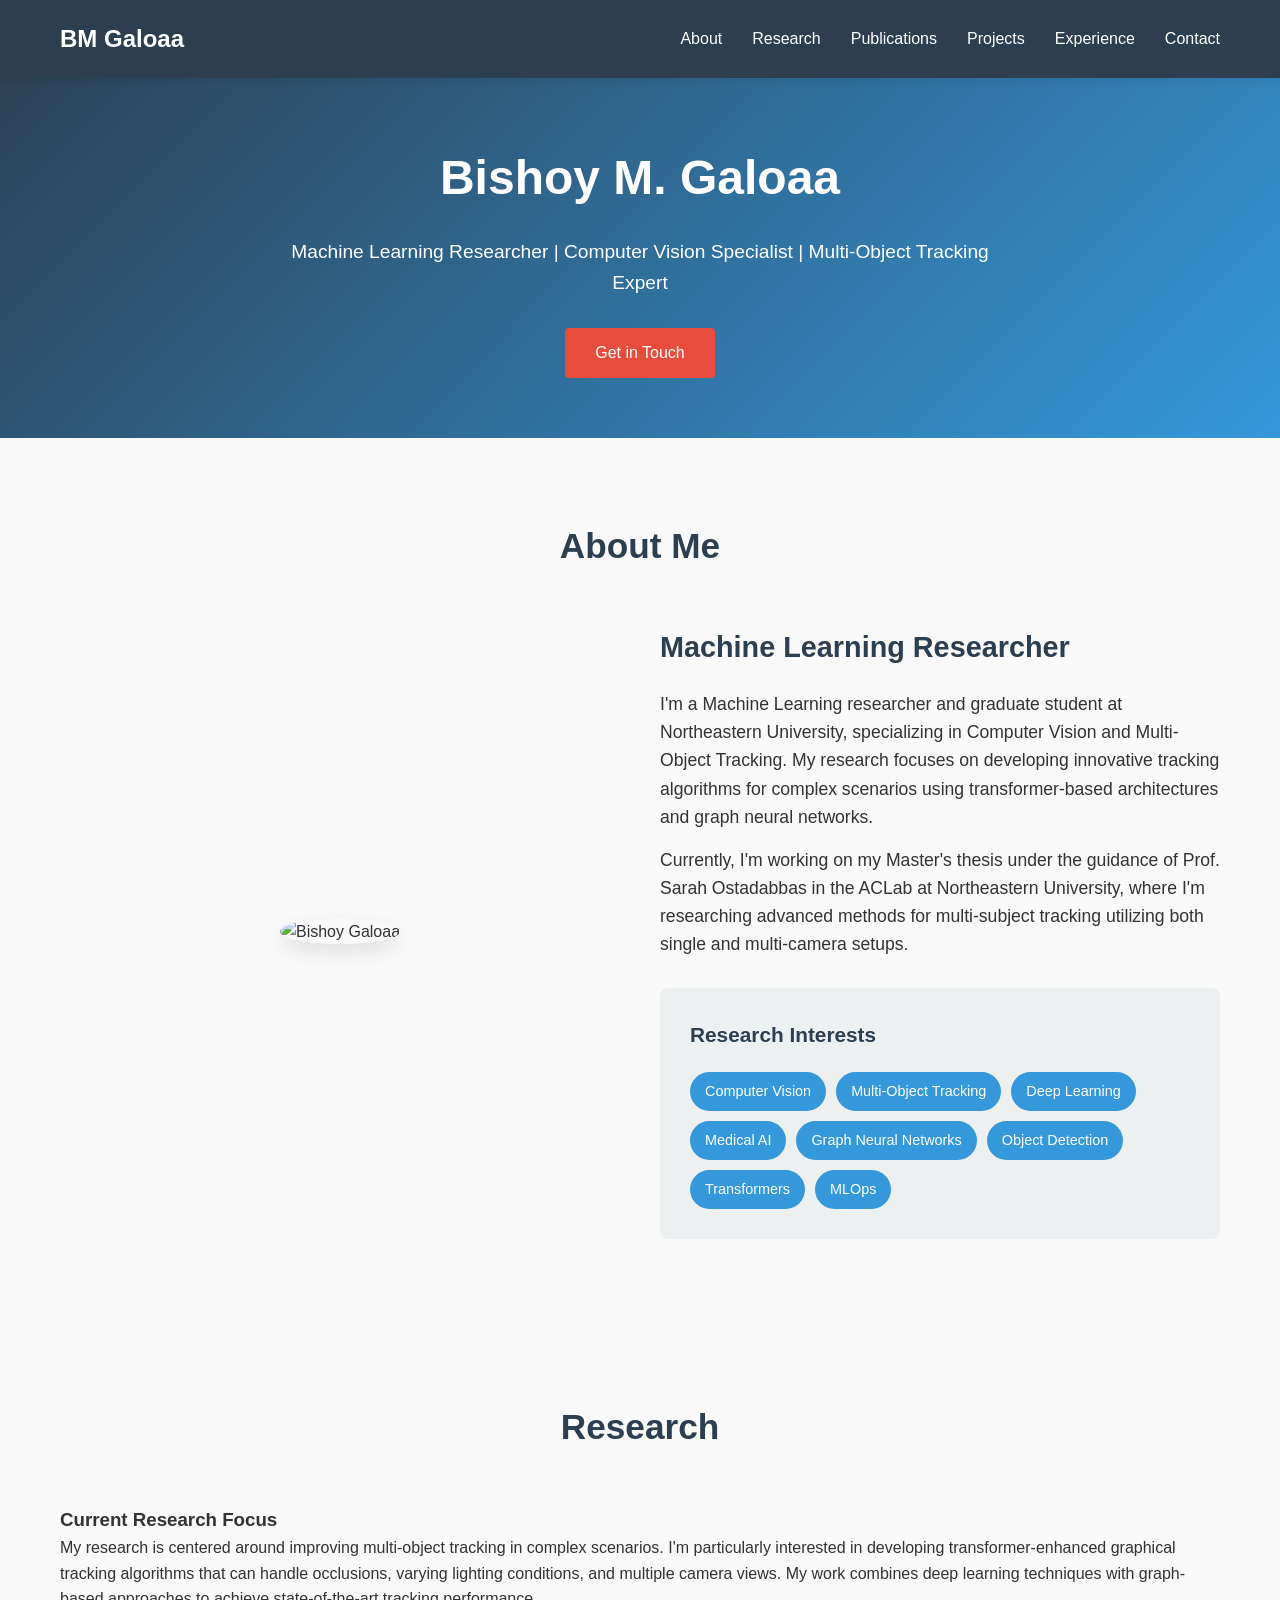
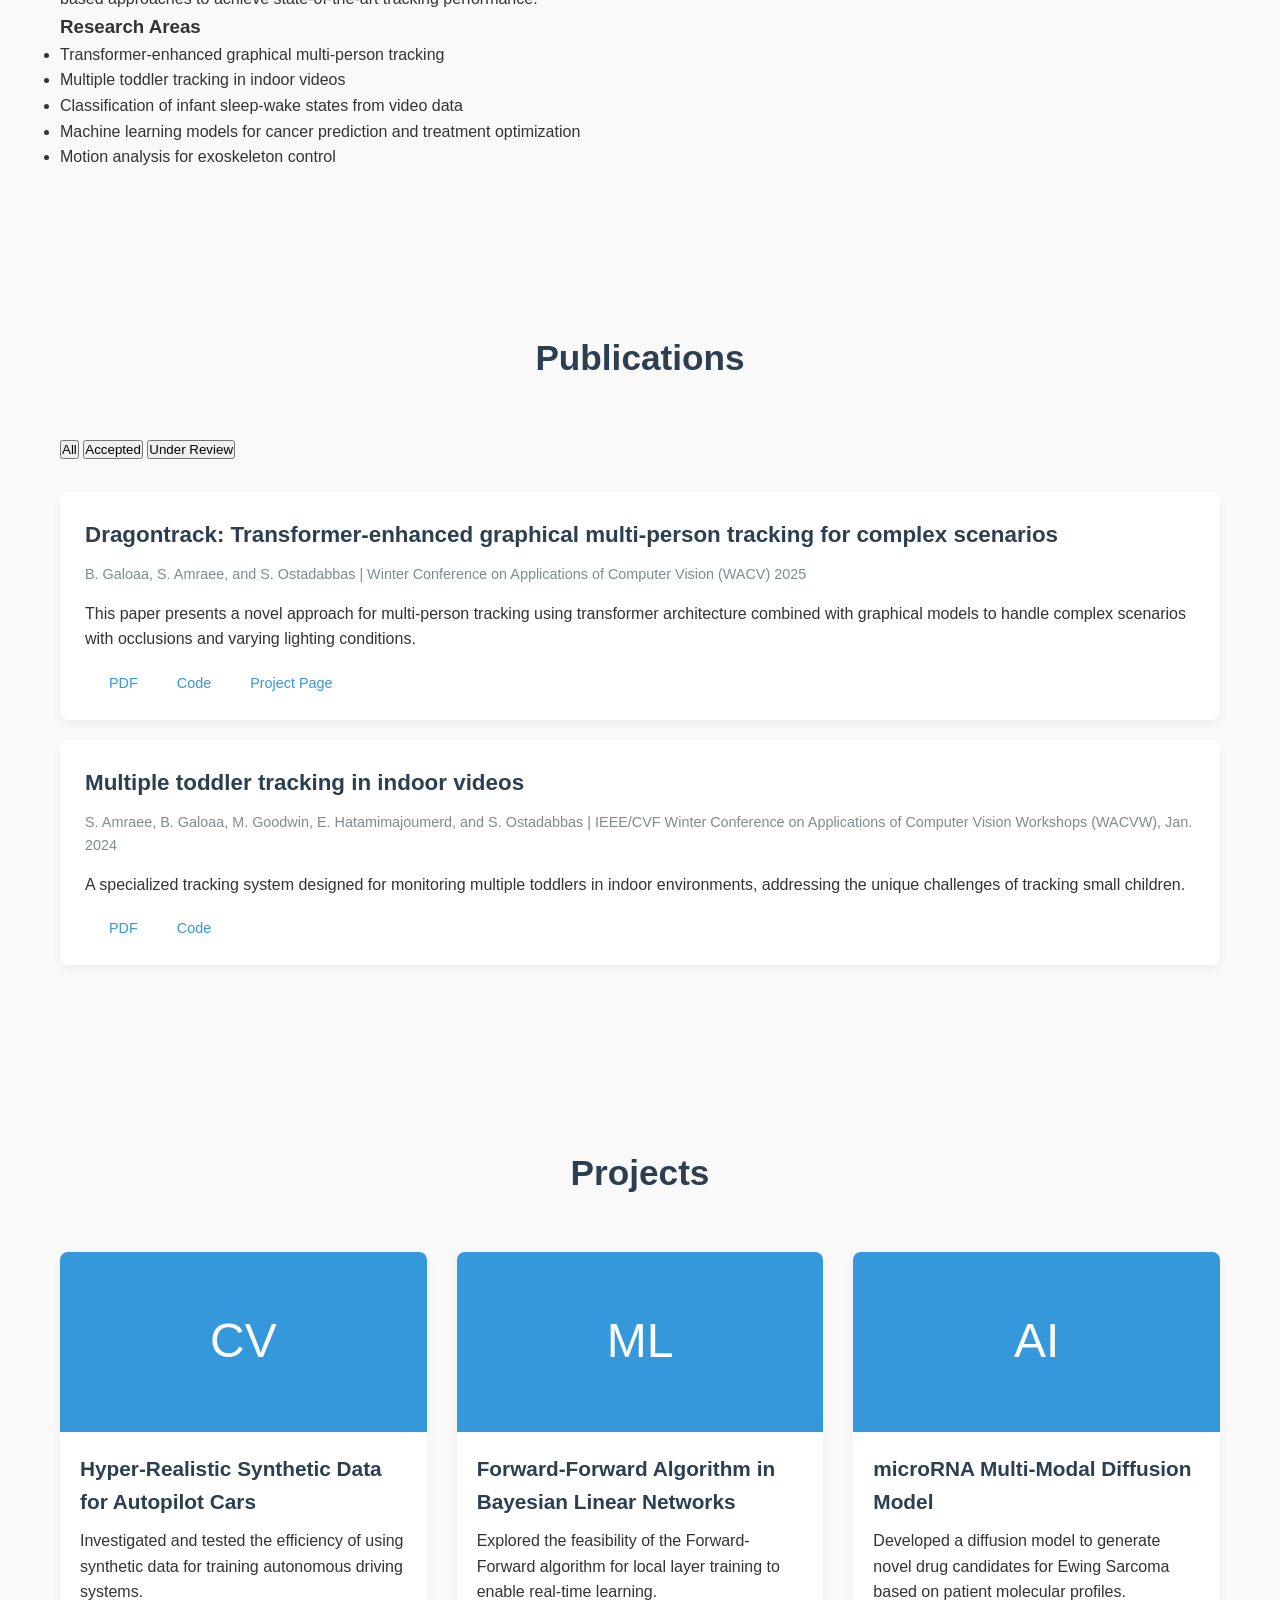
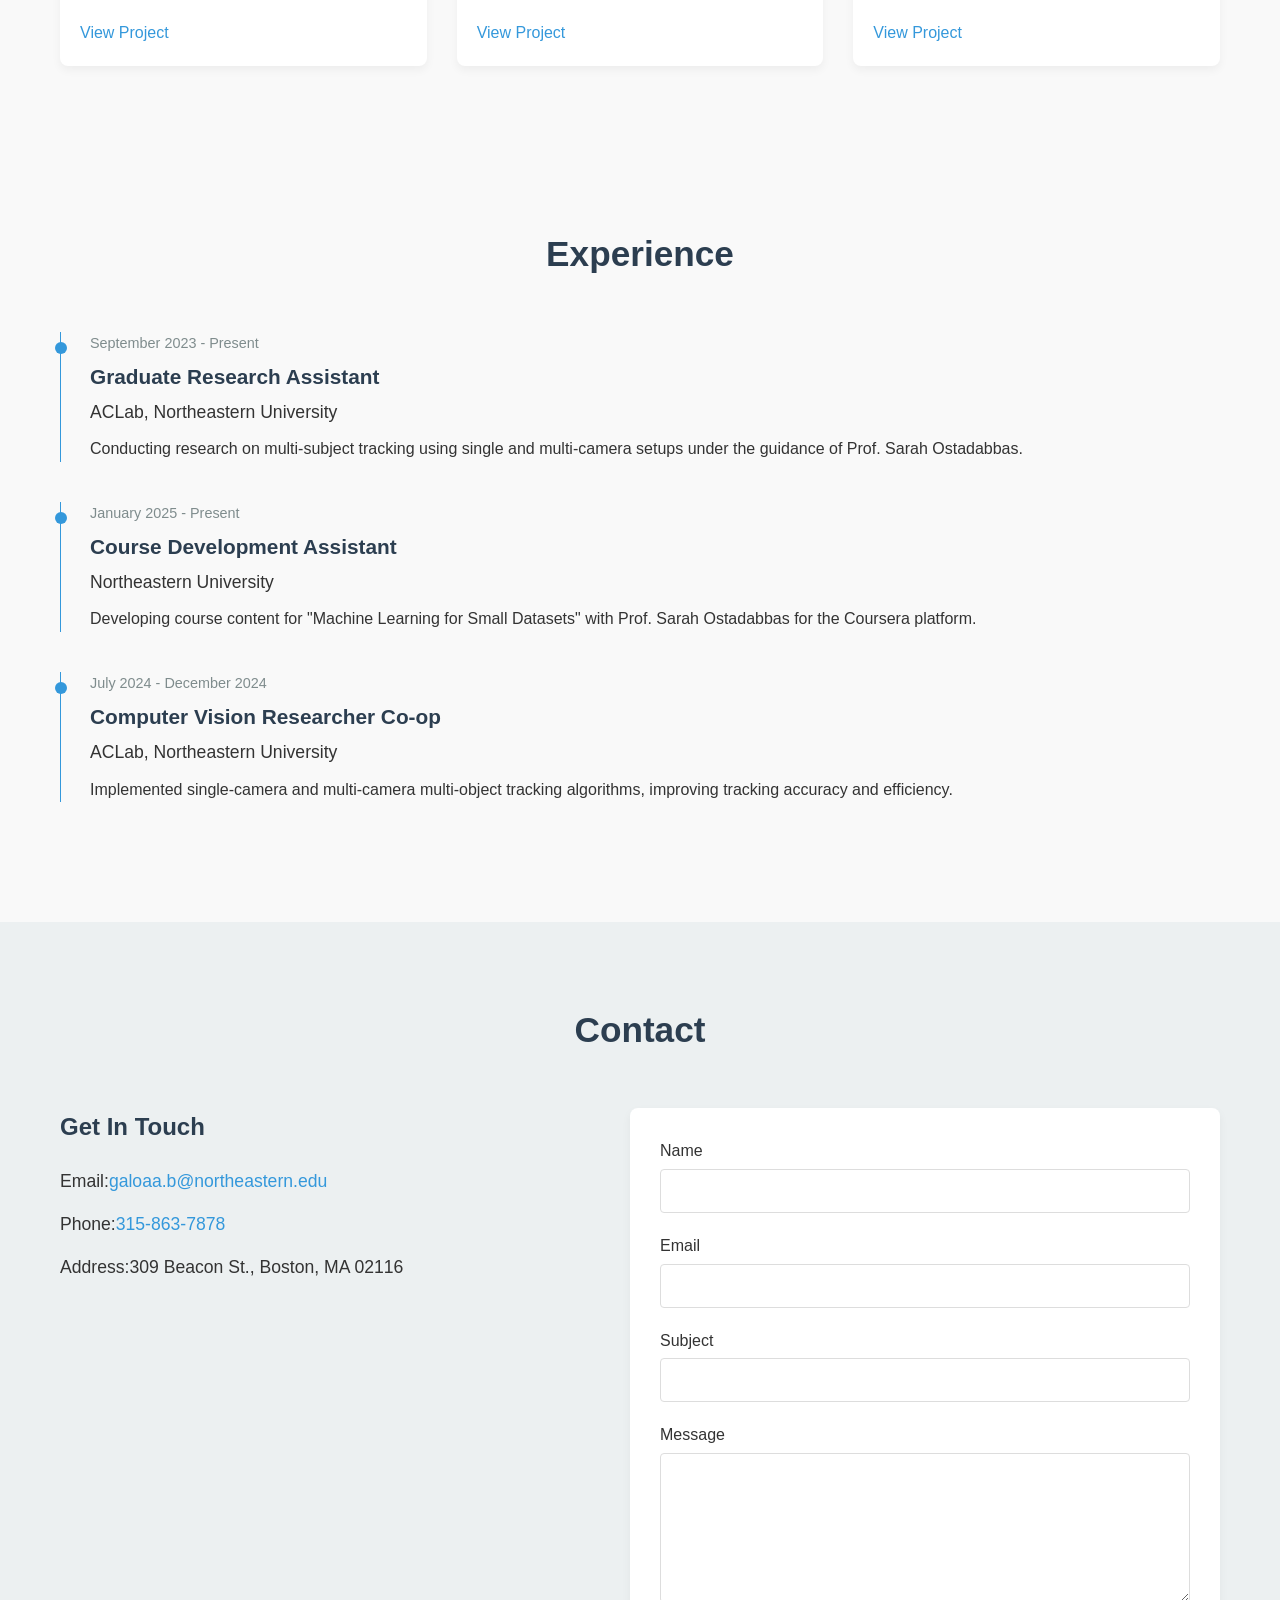
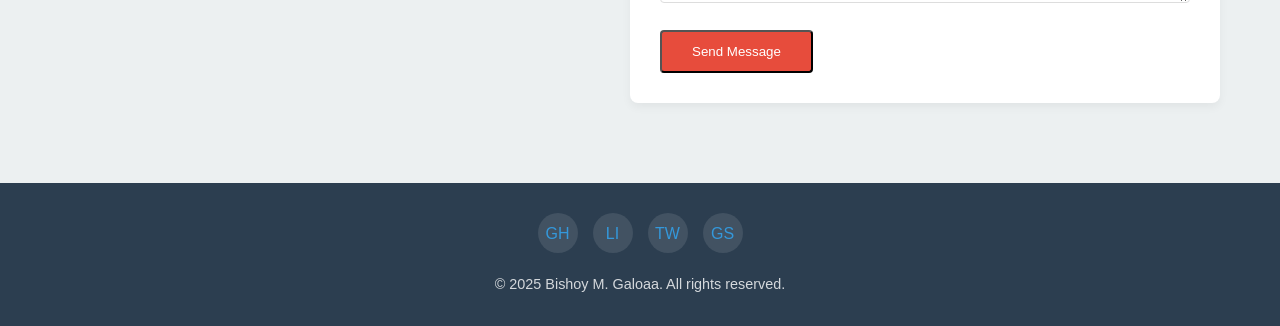
==== root/index.html @ 2cb78dcd "updated website setup" ====
<!DOCTYPE html>
<html lang="en">
<head>
    <meta charset="UTF-8">
    <meta name="viewport" content="width=device-width, initial-scale=1.0">
    <title>Bishoy Galoaa | Machine Learning Researcher</title>
    <style>
        :root {
            --primary: #2c3e50;
            --secondary: #3498db;
            --accent: #e74c3c;
            --light: #ecf0f1;
            --dark: #2c3e50;
            --text: #333333;
            --light-text: #7f8c8d;
            --container-width: 1200px;
        }
        
        * {
            margin: 0;
            padding: 0;
            box-sizing: border-box;
        }
        
        body {
            font-family: 'Inter', -apple-system, BlinkMacSystemFont, 'Segoe UI', Roboto, Oxygen, Ubuntu, Cantarell, 'Open Sans', 'Helvetica Neue', sans-serif;
            line-height: 1.6;
            color: var(--text);
            background-color: #f9f9f9;
        }
        
        a {
            color: var(--secondary);
            text-decoration: none;
            transition: color 0.3s ease;
        }
        
        a:hover {
            color: var(--accent);
        }
        
        .container {
            max-width: var(--container-width);
            margin: 0 auto;
            padding: 0 20px;
        }
        
        header {
            background-color: var(--primary);
            color: white;
            padding: 20px 0;
            position: fixed;
            width: 100%;
            top: 0;
            z-index: 1000;
            box-shadow: 0 2px 10px rgba(0, 0, 0, 0.1);
        }
        
        nav {
            display: flex;
            justify-content: space-between;
            align-items: center;
        }
        
        .logo {
            font-size: 1.5rem;
            font-weight: 700;
        }
        
        .logo a {
            color: white;
        }
        
        .nav-links {
            display: flex;
            list-style: none;
        }
        
        .nav-links li {
            margin-left: 30px;
        }
        
        .nav-links a {
            color: white;
            font-weight: 500;
        }
        
        .hero {
            padding: 140px 0 60px;
            background: linear-gradient(135deg, var(--primary), var(--secondary));
            color: white;
            text-align: center;
        }
        
        .hero h1 {
            font-size: 3rem;
            margin-bottom: 20px;
        }
        
        .hero p {
            font-size: 1.2rem;
            max-width: 700px;
            margin: 0 auto 30px;
        }
        
        .btn {
            display: inline-block;
            background-color: var(--accent);
            color: white;
            padding: 12px 30px;
            border-radius: 4px;
            font-weight: 500;
            transition: all 0.3s ease;
        }
        
        .btn:hover {
            background-color: #c0392b;
            color: white;
            transform: translateY(-2px);
        }
        
        section {
            padding: 80px 0;
        }
        
        section h2 {
            text-align: center;
            font-size: 2.2rem;
            margin-bottom: 50px;
            color: var(--primary);
        }
        
        .about {
            display: flex;
            align-items: center;
            justify-content: center;
            gap: 40px;
        }
        
        .about-img {
            flex: 1;
            text-align: center;
        }
        
        .about-img img {
            width: 300px;
            height: 300px;
            object-fit: cover;
            border-radius: 50%;
            box-shadow: 0 8px 20px rgba(0, 0, 0, 0.1);
        }
        
        .about-text {
            flex: 1;
        }
        
        .about-text h3 {
            font-size: 1.8rem;
            margin-bottom: 20px;
            color: var(--primary);
        }
        
        .about-text p {
            margin-bottom: 15px;
            font-size: 1.1rem;
        }
        
        .research-interests {
            background-color: var(--light);
            padding: 30px;
            border-radius: 8px;
            margin-top: 30px;
        }
        
        .research-interests h4 {
            font-size: 1.3rem;
            margin-bottom: 15px;
            color: var(--primary);
        }
        
        .interests-list {
            display: flex;
            flex-wrap: wrap;
            gap: 10px;
            margin-top: 20px;
        }
        
        .interest-tag {
            background-color: var(--secondary);
            color: white;
            padding: 8px 15px;
            border-radius: 50px;
            font-size: 0.9rem;
            display: inline-block;
        }
        
        .publications-list {
            margin-top: 30px;
        }
        
        .publication {
            background-color: white;
            border-radius: 8px;
            padding: 25px;
            margin-bottom: 20px;
            box-shadow: 0 4px 10px rgba(0, 0, 0, 0.05);
            transition: transform 0.3s ease, box-shadow 0.3s ease;
        }
        
        .publication:hover {
            transform: translateY(-5px);
            box-shadow: 0 10px 20px rgba(0, 0, 0, 0.1);
        }
        
        .publication h3 {
            font-size: 1.4rem;
            margin-bottom: 10px;
            color: var(--primary);
        }
        
        .publication-meta {
            color: var(--light-text);
            font-size: 0.9rem;
            margin-bottom: 10px;
        }
        
        .publication-abstract {
            margin-top: 15px;
            font-size: 1rem;
        }
        
        .publication-links {
            margin-top: 20px;
            display: flex;
            gap: 15px;
        }
        
        .publication-links a {
            display: inline-flex;
            align-items: center;
            font-size: 0.9rem;
            font-weight: 500;
        }
        
        .publication-links a:before {
            content: "";
            display: inline-block;
            width: 18px;
            height: 18px;
            margin-right: 6px;
            background-size: contain;
            background-repeat: no-repeat;
        }
        
        .projects-grid {
            display: grid;
            grid-template-columns: repeat(auto-fill, minmax(300px, 1fr));
            gap: 30px;
            margin-top: 30px;
        }
        
        .project-card {
            background-color: white;
            border-radius: 8px;
            overflow: hidden;
            box-shadow: 0 4px 10px rgba(0, 0, 0, 0.05);
            transition: transform 0.3s ease, box-shadow 0.3s ease;
        }
        
        .project-card:hover {
            transform: translateY(-5px);
            box-shadow: 0 10px 20px rgba(0, 0, 0, 0.1);
        }
        
        .project-img {
            height: 180px;
            background-color: var(--secondary);
            display: flex;
            align-items: center;
            justify-content: center;
            color: white;
            font-size: 3rem;
        }
        
        .project-content {
            padding: 20px;
        }
        
        .project-content h3 {
            font-size: 1.3rem;
            margin-bottom: 10px;
            color: var(--primary);
        }
        
        .project-content p {
            font-size: 1rem;
            margin-bottom: 15px;
        }
        
        .experience-list {
            margin-top: 30px;
        }
        
        .experience-item {
            margin-bottom: 40px;
            position: relative;
            padding-left: 30px;
        }
        
        .experience-item::before {
            content: "";
            position: absolute;
            top: 0;
            left: 0;
            width: 1px;
            height: 100%;
            background-color: var(--secondary);
        }
        
        .experience-item::after {
            content: "";
            position: absolute;
            top: 10px;
            left: -5px;
            width: 12px;
            height: 12px;
            border-radius: 50%;
            background-color: var(--secondary);
        }
        
        .experience-date {
            font-size: 0.9rem;
            color: var(--light-text);
            margin-bottom: 5px;
        }
        
        .experience-role {
            font-size: 1.3rem;
            font-weight: 600;
            color: var(--primary);
            margin-bottom: 5px;
        }
        
        .experience-company {
            font-size: 1.1rem;
            font-weight: 500;
            margin-bottom: 10px;
        }
        
        .experience-description {
            font-size: 1rem;
        }
        
        .contact {
            background-color: var(--light);
        }
        
        .contact-container {
            display: flex;
            justify-content: space-between;
            gap: 40px;
        }
        
        .contact-info {
            flex: 1;
        }
        
        .contact-info h3 {
            font-size: 1.5rem;
            margin-bottom: 20px;
            color: var(--primary);
        }
        
        .contact-details {
            margin-bottom: 30px;
        }
        
        .contact-item {
            display: flex;
            align-items: center;
            margin-bottom: 15px;
            font-size: 1.1rem;
        }
        
        .contact-form {
            flex: 1;
            background-color: white;
            padding: 30px;
            border-radius: 8px;
            box-shadow: 0 4px 10px rgba(0, 0, 0, 0.05);
        }
        
        .form-group {
            margin-bottom: 20px;
        }
        
        .form-group label {
            display: block;
            margin-bottom: 5px;
            font-weight: 500;
        }
        
        .form-group input,
        .form-group textarea {
            width: 100%;
            padding: 12px;
            border: 1px solid #ddd;
            border-radius: 4px;
            font-size: 1rem;
            font-family: inherit;
        }
        
        .form-group textarea {
            height: 150px;
            resize: vertical;
        }
        
        footer {
            background-color: var(--primary);
            color: white;
            padding: 30px 0;
            text-align: center;
        }
        
        .social-links {
            display: flex;
            justify-content: center;
            margin-bottom: 20px;
            gap: 15px;
        }
        
        .social-link {
            display: inline-block;
            width: 40px;
            height: 40px;
            background-color: rgba(255, 255, 255, 0.1);
            border-radius: 50%;
            display: flex;
            align-items: center;
            justify-content: center;
            transition: all 0.3s ease;
        }
        
        .social-link:hover {
            background-color: var(--secondary);
            transform: translateY(-3px);
        }
        
        .footer-text {
            font-size: 0.9rem;
            opacity: 0.8;
        }
        
        @media (max-width: 768px) {
            .hero h1 {
                font-size: 2.2rem;
            }
            
            .hero p {
                font-size: 1rem;
            }
            
            .about {
                flex-direction: column;
            }
            
            .about-img,
            .about-text {
                flex: none;
                width: 100%;
            }
            
            .contact-container {
                flex-direction: column;
            }
            
            .nav-links {
                display: none;
            }
        }
    </style>
</head>
<body>
    <header>
        <div class="container">
            <nav>
                <div class="logo">
                    <a href="#">BM Galoaa</a>
                </div>
                <ul class="nav-links">
                    <li><a href="#about">About</a></li>
                    <li><a href="#research">Research</a></li>
                    <li><a href="#publications">Publications</a></li>
                    <li><a href="#projects">Projects</a></li>
                    <li><a href="#experience">Experience</a></li>
                    <li><a href="#contact">Contact</a></li>
                </ul>
            </nav>
        </div>
    </header>

    <section class="hero">
        <div class="container">
            <h1>Bishoy M. Galoaa</h1>
            <p>Machine Learning Researcher | Computer Vision Specialist | Multi-Object Tracking Expert</p>
            <a href="#contact" class="btn">Get in Touch</a>
        </div>
    </section>

    <section id="about">
        <div class="container">
            <h2>About Me</h2>
            <div class="about">
                <div class="about-img">
                    <img src="/api/placeholder/400/400" alt="Bishoy Galoaa">
                </div>
                <div class="about-text">
                    <h3>Machine Learning Researcher</h3>
                    <p>I'm a Machine Learning researcher and graduate student at Northeastern University, specializing in Computer Vision and Multi-Object Tracking. My research focuses on developing innovative tracking algorithms for complex scenarios using transformer-based architectures and graph neural networks.</p>
                    <p>Currently, I'm working on my Master's thesis under the guidance of Prof. Sarah Ostadabbas in the ACLab at Northeastern University, where I'm researching advanced methods for multi-subject tracking utilizing both single and multi-camera setups.</p>
                    <div class="research-interests">
                        <h4>Research Interests</h4>
                        <div class="interests-list">
                            <span class="interest-tag">Computer Vision</span>
                            <span class="interest-tag">Multi-Object Tracking</span>
                            <span class="interest-tag">Deep Learning</span>
                            <span class="interest-tag">Medical AI</span>
                            <span class="interest-tag">Graph Neural Networks</span>
                            <span class="interest-tag">Object Detection</span>
                            <span class="interest-tag">Transformers</span>
                            <span class="interest-tag">MLOps</span>
                        </div>
                    </div>
                </div>
            </div>
        </div>
    </section>

    <section id="research" class="bg-light">
        <div class="container">
            <h2>Research</h2>
            <div class="research-content">
                <h3>Current Research Focus</h3>
                <p>My research is centered around improving multi-object tracking in complex scenarios. I'm particularly interested in developing transformer-enhanced graphical tracking algorithms that can handle occlusions, varying lighting conditions, and multiple camera views. My work combines deep learning techniques with graph-based approaches to achieve state-of-the-art tracking performance.</p>
                
                <h3>Research Areas</h3>
                <ul>
                    <li>Transformer-enhanced graphical multi-person tracking</li>
                    <li>Multiple toddler tracking in indoor videos</li>
                    <li>Classification of infant sleep-wake states from video data</li>
                    <li>Machine learning models for cancer prediction and treatment optimization</li>
                    <li>Motion analysis for exoskeleton control</li>
                </ul>
            </div>
        </div>
    </section>

    <section id="publications">
        <div class="container">
            <h2>Publications</h2>
            <div class="publication-filters">
                <button class="filter-btn active" data-filter="all">All</button>
                <button class="filter-btn" data-filter="accepted">Accepted</button>
                <button class="filter-btn" data-filter="under-review">Under Review</button>
            </div>
            <div class="publications-list">
                <div class="publication">
                    <h3>Dragontrack: Transformer-enhanced graphical multi-person tracking for complex scenarios</h3>
                    <div class="publication-meta">B. Galoaa, S. Amraee, and S. Ostadabbas | Winter Conference on Applications of Computer Vision (WACV) 2025</div>
                    <p class="publication-abstract">This paper presents a novel approach for multi-person tracking using transformer architecture combined with graphical models to handle complex scenarios with occlusions and varying lighting conditions.</p>
                    <div class="publication-links">
                        <a href="#" class="link-pdf">PDF</a>
                        <a href="#" class="link-code">Code</a>
                        <a href="#" class="link-project">Project Page</a>
                    </div>
                </div>
                
                <div class="publication">
                    <h3>Multiple toddler tracking in indoor videos</h3>
                    <div class="publication-meta">S. Amraee, B. Galoaa, M. Goodwin, E. Hatamimajoumerd, and S. Ostadabbas | IEEE/CVF Winter Conference on Applications of Computer Vision Workshops (WACVW), Jan. 2024</div>
                    <p class="publication-abstract">A specialized tracking system designed for monitoring multiple toddlers in indoor environments, addressing the unique challenges of tracking small children.</p>
                    <div class="publication-links">
                        <a href="#" class="link-pdf">PDF</a>
                        <a href="#" class="link-code">Code</a>
                    </div>
                </div>
                
                <!-- Add more publications as needed -->
            </div>
        </div>
    </section>

    <section id="projects" class="bg-light">
        <div class="container">
            <h2>Projects</h2>
            <div class="projects-grid">
                <div class="project-card">
                    <div class="project-img">
                        <span>CV</span>
                    </div>
                    <div class="project-content">
                        <h3>Hyper-Realistic Synthetic Data for Autopilot Cars</h3>
                        <p>Investigated and tested the efficiency of using synthetic data for training autonomous driving systems.</p>
                        <a href="#" class="btn-small">View Project</a>
                    </div>
                </div>
                
                <div class="project-card">
                    <div class="project-img">
                        <span>ML</span>
                    </div>
                    <div class="project-content">
                        <h3>Forward-Forward Algorithm in Bayesian Linear Networks</h3>
                        <p>Explored the feasibility of the Forward-Forward algorithm for local layer training to enable real-time learning.</p>
                        <a href="#" class="btn-small">View Project</a>
                    </div>
                </div>
                
                <div class="project-card">
                    <div class="project-img">
                        <span>AI</span>
                    </div>
                    <div class="project-content">
                        <h3>microRNA Multi-Modal Diffusion Model</h3>
                        <p>Developed a diffusion model to generate novel drug candidates for Ewing Sarcoma based on patient molecular profiles.</p>
                        <a href="#" class="btn-small">View Project</a>
                    </div>
                </div>
            </div>
        </div>
    </section>

    <section id="experience">
        <div class="container">
            <h2>Experience</h2>
            <div class="experience-list">
                <div class="experience-item">
                    <div class="experience-date">September 2023 - Present</div>
                    <div class="experience-role">Graduate Research Assistant</div>
                    <div class="experience-company">ACLab, Northeastern University</div>
                    <div class="experience-description">
                        <p>Conducting research on multi-subject tracking using single and multi-camera setups under the guidance of Prof. Sarah Ostadabbas.</p>
                    </div>
                </div>
                
                <div class="experience-item">
                    <div class="experience-date">January 2025 - Present</div>
                    <div class="experience-role">Course Development Assistant</div>
                    <div class="experience-company">Northeastern University</div>
                    <div class="experience-description">
                        <p>Developing course content for "Machine Learning for Small Datasets" with Prof. Sarah Ostadabbas for the Coursera platform.</p>
                    </div>
                </div>
                
                <div class="experience-item">
                    <div class="experience-date">July 2024 - December 2024</div>
                    <div class="experience-role">Computer Vision Researcher Co-op</div>
                    <div class="experience-company">ACLab, Northeastern University</div>
                    <div class="experience-description">
                        <p>Implemented single-camera and multi-camera multi-object tracking algorithms, improving tracking accuracy and efficiency.</p>
                    </div>
                </div>
                
                <!-- Add more experience items as needed -->
            </div>
        </div>
    </section>

    <section id="contact" class="contact">
        <div class="container">
            <h2>Contact</h2>
            <div class="contact-container">
                <div class="contact-info">
                    <h3>Get In Touch</h3>
                    <div class="contact-details">
                        <div class="contact-item">
                            <span>Email:</span>
                            <a href="mailto:galoaa.b@northeastern.edu">galoaa.b@northeastern.edu</a>
                        </div>
                        <div class="contact-item">
                            <span>Phone:</span>
                            <a href="tel:+13158637878">315-863-7878</a>
                        </div>
                        <div class="contact-item">
                            <span>Address:</span>
                            <p>309 Beacon St., Boston, MA 02116</p>
                        </div>
                    </div>
                </div>
                
                <div class="contact-form">
                    <form>
                        <div class="form-group">
                            <label for="name">Name</label>
                            <input type="text" id="name" required>
                        </div>
                        <div class="form-group">
                            <label for="email">Email</label>
                            <input type="email" id="email" required>
                        </div>
                        <div class="form-group">
                            <label for="subject">Subject</label>
                            <input type="text" id="subject">
                        </div>
                        <div class="form-group">
                            <label for="message">Message</label>
                            <textarea id="message" required></textarea>
                        </div>
                        <button type="submit" class="btn">Send Message</button>
                    </form>
                </div>
            </div>
        </div>
    </section>

    <footer>
        <div class="container">
            <div class="social-links">
                <a href="#" class="social-link">GH</a>
                <a href="#" class="social-link">LI</a>
                <a href="#" class="social-link">TW</a>
                <a href="#" class="social-link">GS</a>
            </div>
            <div class="footer-text">
                <p>&copy; 2025 Bishoy M. Galoaa. All rights reserved.</p>
            </div>
        </div>
    </footer>

    <script>
        // Simple JavaScript for filtering publications
        document.addEventListener('DOMContentLoaded', function() {
            const filterBtns = document.querySelectorAll('.filter-btn');
            
            filterBtns.forEach(btn => {
                btn.addEventListener('click', function() {
                    // Remove active class from all buttons
                    filterBtns.forEach(b => b.classList.remove('active'));
                    
                    // Add active class to clicked button
                    this.classList.add('active');
                    
                    // Get filter value
                    const filter = this.getAttribute('data-filter');
                    
                    // Filter publications
                    const publications = document.querySelectorAll('.publication');
                    
                    publications.forEach(pub => {
                        if (filter === 'all') {
                            pub.style.display = 'block';
                        } else {
                            const pubType = pub.getAttribute('data-type');
                            if (pubType === filter) {
                                pub.style.display = 'block';
                            } else {
                                pub.style.display = 'none';
                            }
                        }
                    });
                });
            });
        });
    </script>
</body>
</html>
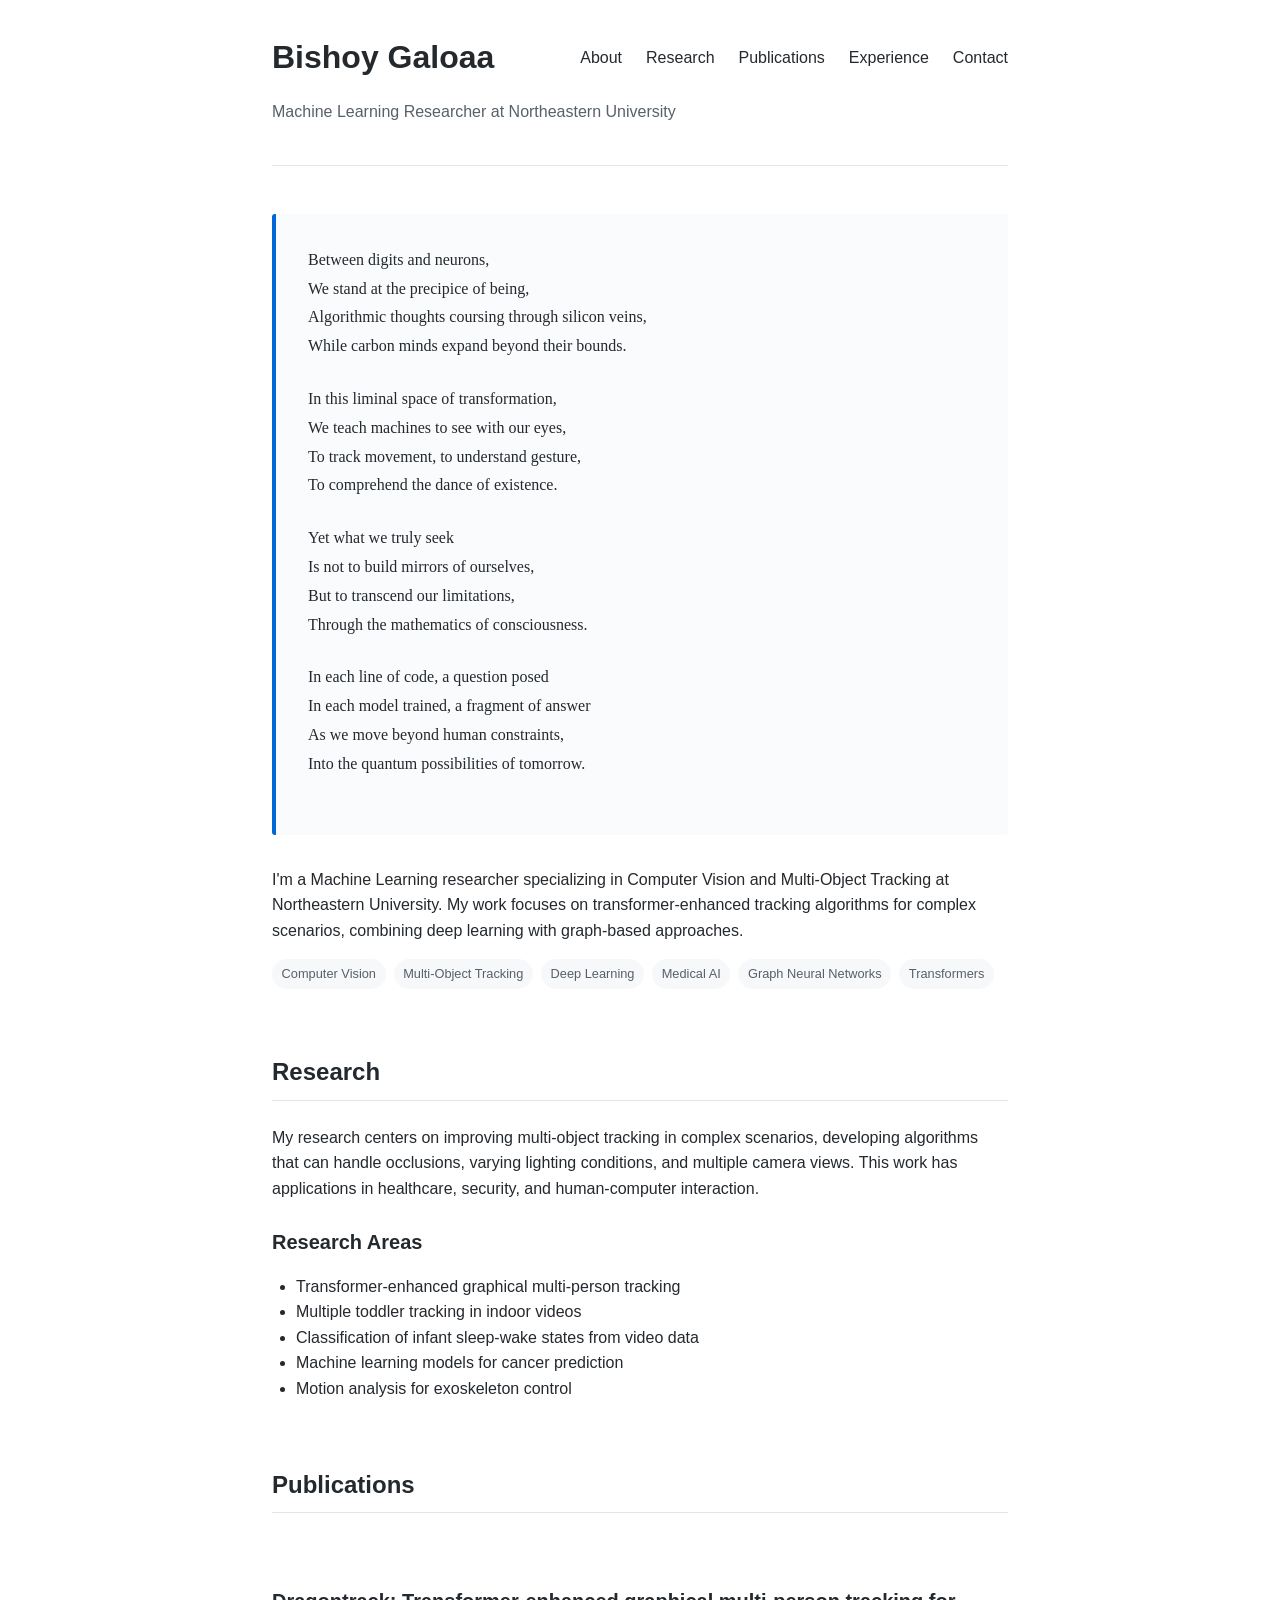
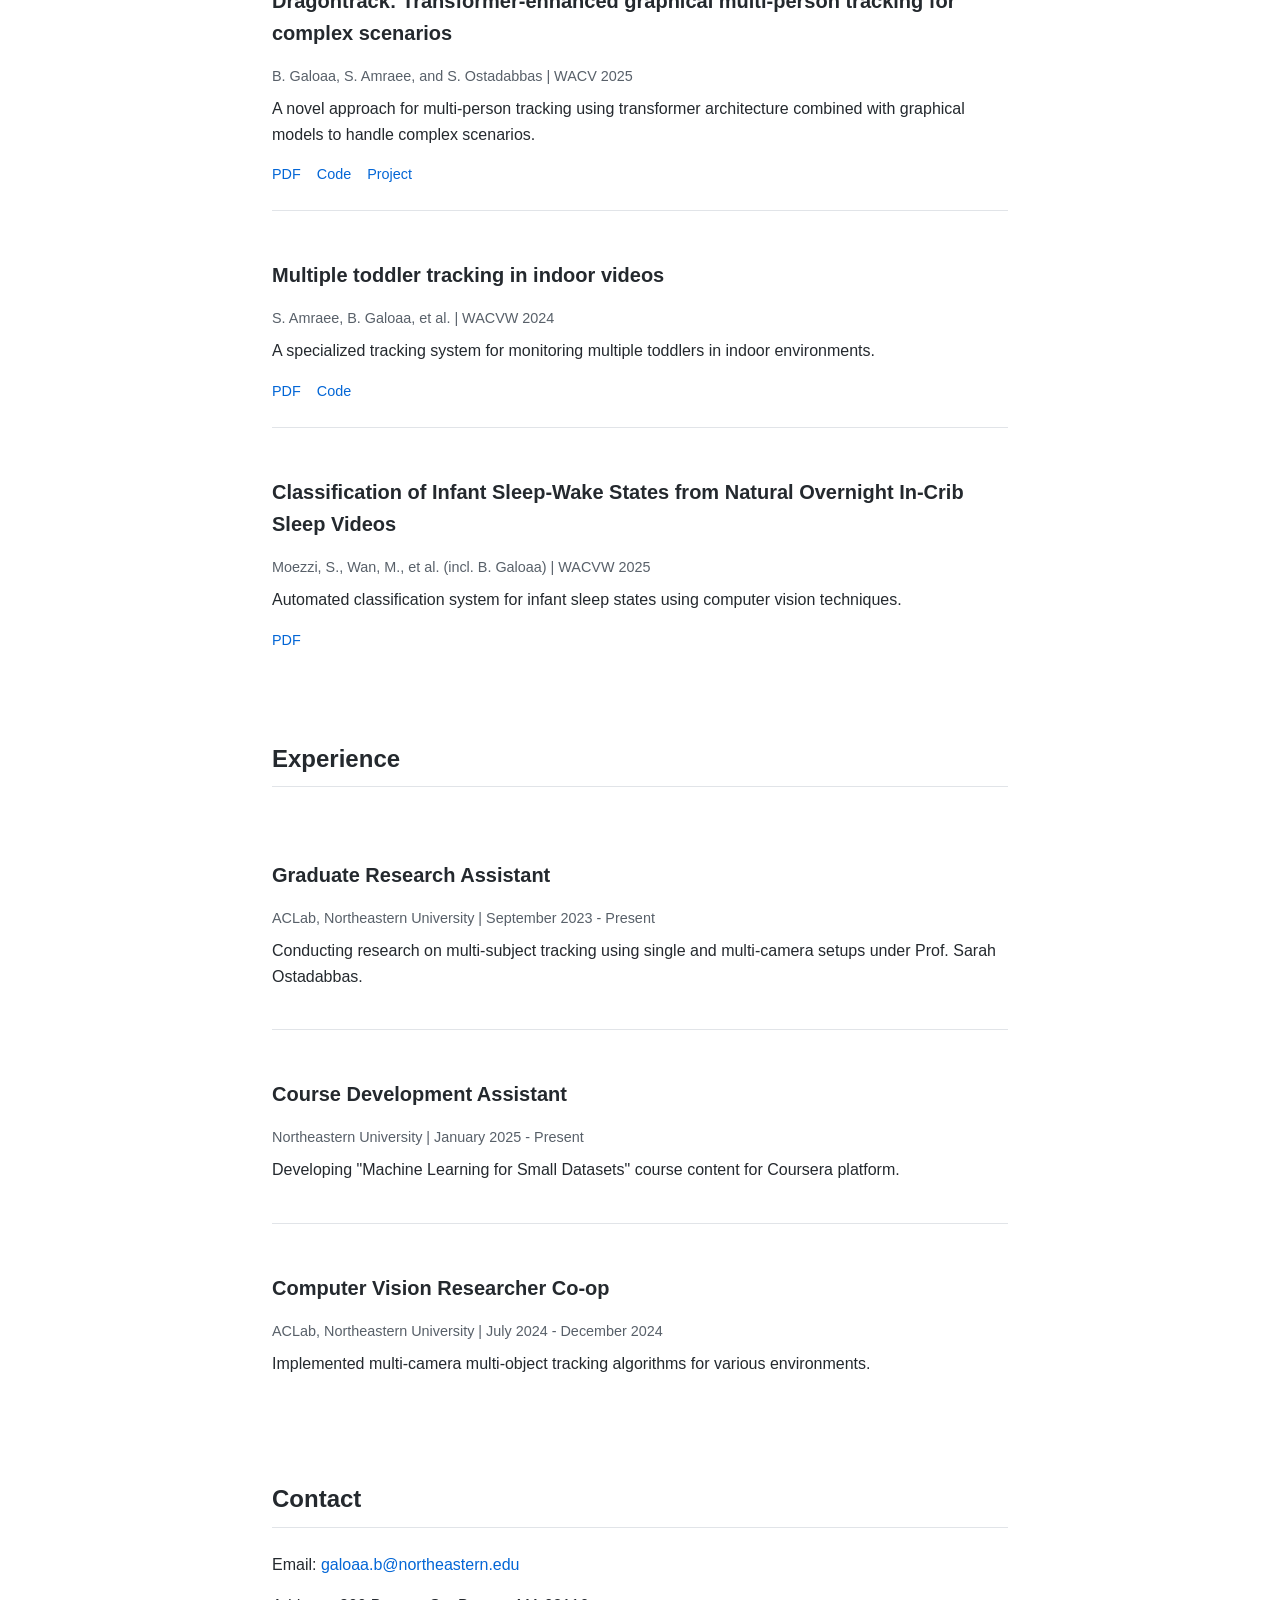
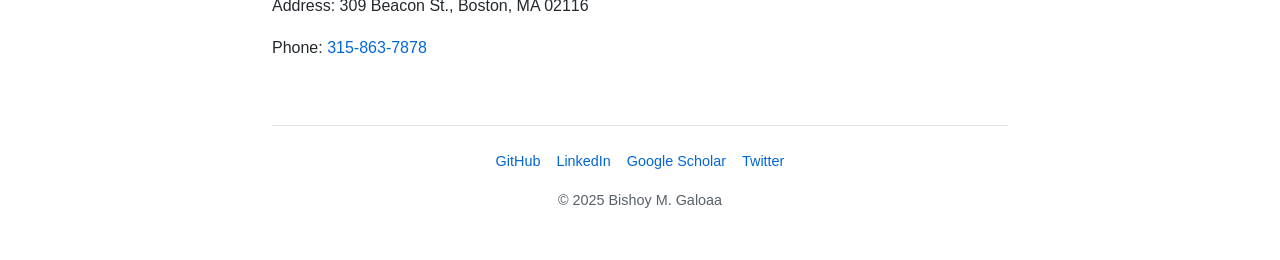
==== commit 2acdf090: "updated website setup" ====
--- a/root/index.html
+++ b/root/index.html
@@ -3,17 +3,16 @@
 <head>
     <meta charset="UTF-8">
     <meta name="viewport" content="width=device-width, initial-scale=1.0">
-    <title>Bishoy Galoaa | Machine Learning Researcher</title>
+    <title>Bishoy Galoaa | ML Researcher</title>
     <style>
         :root {
-            --primary: #2c3e50;
-            --secondary: #3498db;
-            --accent: #e74c3c;
-            --light: #ecf0f1;
-            --dark: #2c3e50;
-            --text: #333333;
-            --light-text: #7f8c8d;
-            --container-width: 1200px;
+            --bg: #ffffff;
+            --text: #24292e;
+            --secondary: #586069;
+            --accent: #0366d6;
+            --border: #e1e4e8;
+            --code-bg: #f6f8fa;
+            --light-bg: #fafbfc;
         }
         
         * {
@@ -23,37 +22,28 @@
         }
         
         body {
-            font-family: 'Inter', -apple-system, BlinkMacSystemFont, 'Segoe UI', Roboto, Oxygen, Ubuntu, Cantarell, 'Open Sans', 'Helvetica Neue', sans-serif;
+            font-family: -apple-system, BlinkMacSystemFont, 'Segoe UI', Helvetica, Arial, sans-serif;
             line-height: 1.6;
             color: var(--text);
-            background-color: #f9f9f9;
+            background-color: var(--bg);
+            max-width: 800px;
+            margin: 0 auto;
+            padding: 2rem;
         }
         
         a {
-            color: var(--secondary);
+            color: var(--accent);
             text-decoration: none;
-            transition: color 0.3s ease;
         }
         
         a:hover {
-            color: var(--accent);
-        }
-        
-        .container {
-            max-width: var(--container-width);
-            margin: 0 auto;
-            padding: 0 20px;
+            text-decoration: underline;
         }
         
         header {
-            background-color: var(--primary);
-            color: white;
-            padding: 20px 0;
-            position: fixed;
-            width: 100%;
-            top: 0;
-            z-index: 1000;
-            box-shadow: 0 2px 10px rgba(0, 0, 0, 0.1);
+            margin-bottom: 3rem;
+            border-bottom: 1px solid var(--border);
+            padding-bottom: 1rem;
         }
         
         nav {
@@ -62,705 +52,307 @@
             align-items: center;
         }
         
-        .logo {
+        .nav-links {
+            display: flex;
+            list-style: none;
+            gap: 1.5rem;
+        }
+        
+        .nav-links a {
+            color: var(--text);
+            font-weight: 500;
+        }
+        
+        .nav-links a:hover {
+            color: var(--accent);
+        }
+        
+        section {
+            margin-bottom: 4rem;
+        }
+        
+        h1, h2, h3 {
+            font-weight: 600;
+            margin-bottom: 1rem;
+        }
+        
+        h1 {
+            font-size: 2rem;
+        }
+        
+        h2 {
             font-size: 1.5rem;
-            font-weight: 700;
-        }
-        
-        .logo a {
-            color: white;
-        }
-        
-        .nav-links {
-            display: flex;
-            list-style: none;
-        }
-        
-        .nav-links li {
-            margin-left: 30px;
-        }
-        
-        .nav-links a {
-            color: white;
-            font-weight: 500;
-        }
-        
-        .hero {
-            padding: 140px 0 60px;
-            background: linear-gradient(135deg, var(--primary), var(--secondary));
-            color: white;
+            padding-bottom: 0.5rem;
+            border-bottom: 1px solid var(--border);
+            margin-top: 2rem;
+            margin-bottom: 1.5rem;
+        }
+        
+        h3 {
+            font-size: 1.25rem;
+            margin-top: 1.5rem;
+        }
+        
+        p, ul, ol {
+            margin-bottom: 1rem;
+        }
+        
+        ul, ol {
+            padding-left: 1.5rem;
+        }
+        
+        .poem {
+            font-family: Georgia, serif;
+            background-color: var(--light-bg);
+            padding: 2rem;
+            border-radius: 3px;
+            border-left: 4px solid var(--accent);
+            margin: 2rem 0;
+            line-height: 1.8;
+        }
+        
+        .poem p {
+            margin-bottom: 1.5rem;
+        }
+        
+        .title-meta {
+            color: var(--secondary);
+            margin-bottom: 1.5rem;
+        }
+        
+        .tags {
+            display: flex;
+            flex-wrap: wrap;
+            gap: 0.5rem;
+            margin: 1rem 0;
+        }
+        
+        .tag {
+            background-color: var(--code-bg);
+            padding: 0.3rem 0.6rem;
+            border-radius: 2rem;
+            font-size: 0.8rem;
+            color: var(--secondary);
+        }
+        
+        .publication {
+            padding: 1.5rem 0;
+            border-bottom: 1px solid var(--border);
+        }
+        
+        .publication:last-child {
+            border-bottom: none;
+        }
+        
+        .publication-meta {
+            color: var(--secondary);
+            font-size: 0.9rem;
+            margin-bottom: 0.5rem;
+        }
+        
+        .publication-links {
+            margin-top: 0.5rem;
+            display: flex;
+            gap: 1rem;
+        }
+        
+        .publication-links a {
+            font-size: 0.9rem;
+        }
+        
+        .grid {
+            display: grid;
+            grid-template-columns: repeat(auto-fill, minmax(250px, 1fr));
+            gap: 1.5rem;
+            margin-top: 1.5rem;
+        }
+        
+        .card {
+            background-color: var(--bg);
+            border: 1px solid var(--border);
+            border-radius: 3px;
+            overflow: hidden;
+            transition: box-shadow 0.2s ease;
+        }
+        
+        .card:hover {
+            box-shadow: 0 2px 8px rgba(0, 0, 0, 0.1);
+        }
+        
+        .card-content {
+            padding: 1rem;
+        }
+        
+        .card-title {
+            font-size: 1rem;
+            font-weight: 600;
+            margin-bottom: 0.5rem;
+        }
+        
+        footer {
+            margin-top: 4rem;
+            padding-top: 1.5rem;
+            border-top: 1px solid var(--border);
+            color: var(--secondary);
+            font-size: 0.9rem;
             text-align: center;
         }
         
-        .hero h1 {
-            font-size: 3rem;
-            margin-bottom: 20px;
-        }
-        
-        .hero p {
-            font-size: 1.2rem;
-            max-width: 700px;
-            margin: 0 auto 30px;
-        }
-        
-        .btn {
-            display: inline-block;
-            background-color: var(--accent);
-            color: white;
-            padding: 12px 30px;
-            border-radius: 4px;
-            font-weight: 500;
-            transition: all 0.3s ease;
-        }
-        
-        .btn:hover {
-            background-color: #c0392b;
-            color: white;
-            transform: translateY(-2px);
-        }
-        
-        section {
-            padding: 80px 0;
-        }
-        
-        section h2 {
-            text-align: center;
-            font-size: 2.2rem;
-            margin-bottom: 50px;
-            color: var(--primary);
-        }
-        
-        .about {
-            display: flex;
-            align-items: center;
+        .social-links {
+            display: flex;
             justify-content: center;
-            gap: 40px;
-        }
-        
-        .about-img {
-            flex: 1;
-            text-align: center;
-        }
-        
-        .about-img img {
-            width: 300px;
-            height: 300px;
-            object-fit: cover;
-            border-radius: 50%;
-            box-shadow: 0 8px 20px rgba(0, 0, 0, 0.1);
-        }
-        
-        .about-text {
-            flex: 1;
-        }
-        
-        .about-text h3 {
-            font-size: 1.8rem;
-            margin-bottom: 20px;
-            color: var(--primary);
-        }
-        
-        .about-text p {
-            margin-bottom: 15px;
-            font-size: 1.1rem;
-        }
-        
-        .research-interests {
-            background-color: var(--light);
-            padding: 30px;
-            border-radius: 8px;
-            margin-top: 30px;
-        }
-        
-        .research-interests h4 {
-            font-size: 1.3rem;
-            margin-bottom: 15px;
-            color: var(--primary);
-        }
-        
-        .interests-list {
-            display: flex;
-            flex-wrap: wrap;
-            gap: 10px;
-            margin-top: 20px;
-        }
-        
-        .interest-tag {
-            background-color: var(--secondary);
-            color: white;
-            padding: 8px 15px;
-            border-radius: 50px;
-            font-size: 0.9rem;
-            display: inline-block;
-        }
-        
-        .publications-list {
-            margin-top: 30px;
-        }
-        
-        .publication {
-            background-color: white;
-            border-radius: 8px;
-            padding: 25px;
-            margin-bottom: 20px;
-            box-shadow: 0 4px 10px rgba(0, 0, 0, 0.05);
-            transition: transform 0.3s ease, box-shadow 0.3s ease;
-        }
-        
-        .publication:hover {
-            transform: translateY(-5px);
-            box-shadow: 0 10px 20px rgba(0, 0, 0, 0.1);
-        }
-        
-        .publication h3 {
-            font-size: 1.4rem;
-            margin-bottom: 10px;
-            color: var(--primary);
-        }
-        
-        .publication-meta {
-            color: var(--light-text);
-            font-size: 0.9rem;
-            margin-bottom: 10px;
-        }
-        
-        .publication-abstract {
-            margin-top: 15px;
-            font-size: 1rem;
-        }
-        
-        .publication-links {
-            margin-top: 20px;
-            display: flex;
-            gap: 15px;
-        }
-        
-        .publication-links a {
-            display: inline-flex;
-            align-items: center;
-            font-size: 0.9rem;
-            font-weight: 500;
-        }
-        
-        .publication-links a:before {
-            content: "";
-            display: inline-block;
-            width: 18px;
-            height: 18px;
-            margin-right: 6px;
-            background-size: contain;
-            background-repeat: no-repeat;
-        }
-        
-        .projects-grid {
-            display: grid;
-            grid-template-columns: repeat(auto-fill, minmax(300px, 1fr));
-            gap: 30px;
-            margin-top: 30px;
-        }
-        
-        .project-card {
-            background-color: white;
-            border-radius: 8px;
-            overflow: hidden;
-            box-shadow: 0 4px 10px rgba(0, 0, 0, 0.05);
-            transition: transform 0.3s ease, box-shadow 0.3s ease;
-        }
-        
-        .project-card:hover {
-            transform: translateY(-5px);
-            box-shadow: 0 10px 20px rgba(0, 0, 0, 0.1);
-        }
-        
-        .project-img {
-            height: 180px;
-            background-color: var(--secondary);
-            display: flex;
-            align-items: center;
-            justify-content: center;
-            color: white;
-            font-size: 3rem;
-        }
-        
-        .project-content {
-            padding: 20px;
-        }
-        
-        .project-content h3 {
-            font-size: 1.3rem;
-            margin-bottom: 10px;
-            color: var(--primary);
-        }
-        
-        .project-content p {
-            font-size: 1rem;
-            margin-bottom: 15px;
-        }
-        
-        .experience-list {
-            margin-top: 30px;
-        }
-        
-        .experience-item {
-            margin-bottom: 40px;
-            position: relative;
-            padding-left: 30px;
-        }
-        
-        .experience-item::before {
-            content: "";
-            position: absolute;
-            top: 0;
-            left: 0;
-            width: 1px;
-            height: 100%;
-            background-color: var(--secondary);
-        }
-        
-        .experience-item::after {
-            content: "";
-            position: absolute;
-            top: 10px;
-            left: -5px;
-            width: 12px;
-            height: 12px;
-            border-radius: 50%;
-            background-color: var(--secondary);
-        }
-        
-        .experience-date {
-            font-size: 0.9rem;
-            color: var(--light-text);
-            margin-bottom: 5px;
-        }
-        
-        .experience-role {
-            font-size: 1.3rem;
-            font-weight: 600;
-            color: var(--primary);
-            margin-bottom: 5px;
-        }
-        
-        .experience-company {
-            font-size: 1.1rem;
-            font-weight: 500;
-            margin-bottom: 10px;
-        }
-        
-        .experience-description {
-            font-size: 1rem;
-        }
-        
-        .contact {
-            background-color: var(--light);
-        }
-        
-        .contact-container {
-            display: flex;
-            justify-content: space-between;
-            gap: 40px;
-        }
-        
-        .contact-info {
-            flex: 1;
-        }
-        
-        .contact-info h3 {
-            font-size: 1.5rem;
-            margin-bottom: 20px;
-            color: var(--primary);
-        }
-        
-        .contact-details {
-            margin-bottom: 30px;
-        }
-        
-        .contact-item {
-            display: flex;
-            align-items: center;
-            margin-bottom: 15px;
-            font-size: 1.1rem;
-        }
-        
-        .contact-form {
-            flex: 1;
-            background-color: white;
-            padding: 30px;
-            border-radius: 8px;
-            box-shadow: 0 4px 10px rgba(0, 0, 0, 0.05);
-        }
-        
-        .form-group {
-            margin-bottom: 20px;
-        }
-        
-        .form-group label {
-            display: block;
-            margin-bottom: 5px;
-            font-weight: 500;
-        }
-        
-        .form-group input,
-        .form-group textarea {
-            width: 100%;
-            padding: 12px;
-            border: 1px solid #ddd;
-            border-radius: 4px;
-            font-size: 1rem;
-            font-family: inherit;
-        }
-        
-        .form-group textarea {
-            height: 150px;
-            resize: vertical;
-        }
-        
-        footer {
-            background-color: var(--primary);
-            color: white;
-            padding: 30px 0;
-            text-align: center;
-        }
-        
-        .social-links {
-            display: flex;
-            justify-content: center;
-            margin-bottom: 20px;
-            gap: 15px;
-        }
-        
-        .social-link {
-            display: inline-block;
-            width: 40px;
-            height: 40px;
-            background-color: rgba(255, 255, 255, 0.1);
-            border-radius: 50%;
-            display: flex;
-            align-items: center;
-            justify-content: center;
-            transition: all 0.3s ease;
-        }
-        
-        .social-link:hover {
-            background-color: var(--secondary);
-            transform: translateY(-3px);
-        }
-        
-        .footer-text {
-            font-size: 0.9rem;
-            opacity: 0.8;
+            gap: 1rem;
+            margin-bottom: 1rem;
         }
         
         @media (max-width: 768px) {
-            .hero h1 {
-                font-size: 2.2rem;
-            }
-            
-            .hero p {
-                font-size: 1rem;
-            }
-            
-            .about {
-                flex-direction: column;
-            }
-            
-            .about-img,
-            .about-text {
-                flex: none;
-                width: 100%;
-            }
-            
-            .contact-container {
-                flex-direction: column;
+            body {
+                padding: 1rem;
             }
             
             .nav-links {
-                display: none;
+                gap: 1rem;
             }
         }
     </style>
 </head>
 <body>
     <header>
-        <div class="container">
-            <nav>
-                <div class="logo">
-                    <a href="#">BM Galoaa</a>
-                </div>
-                <ul class="nav-links">
-                    <li><a href="#about">About</a></li>
-                    <li><a href="#research">Research</a></li>
-                    <li><a href="#publications">Publications</a></li>
-                    <li><a href="#projects">Projects</a></li>
-                    <li><a href="#experience">Experience</a></li>
-                    <li><a href="#contact">Contact</a></li>
-                </ul>
-            </nav>
+        <nav>
+            <h1>Bishoy Galoaa</h1>
+            <ul class="nav-links">
+                <li><a href="#about">About</a></li>
+                <li><a href="#research">Research</a></li>
+                <li><a href="#publications">Publications</a></li>
+                <li><a href="#experience">Experience</a></li>
+                <li><a href="#contact">Contact</a></li>
+            </ul>
+        </nav>
+        <div class="title-meta">
+            <p>Machine Learning Researcher at Northeastern University</p>
         </div>
     </header>
-
-    <section class="hero">
-        <div class="container">
-            <h1>Bishoy M. Galoaa</h1>
-            <p>Machine Learning Researcher | Computer Vision Specialist | Multi-Object Tracking Expert</p>
-            <a href="#contact" class="btn">Get in Touch</a>
-        </div>
-    </section>
-
+    
     <section id="about">
-        <div class="container">
-            <h2>About Me</h2>
-            <div class="about">
-                <div class="about-img">
-                    <img src="/api/placeholder/400/400" alt="Bishoy Galoaa">
-                </div>
-                <div class="about-text">
-                    <h3>Machine Learning Researcher</h3>
-                    <p>I'm a Machine Learning researcher and graduate student at Northeastern University, specializing in Computer Vision and Multi-Object Tracking. My research focuses on developing innovative tracking algorithms for complex scenarios using transformer-based architectures and graph neural networks.</p>
-                    <p>Currently, I'm working on my Master's thesis under the guidance of Prof. Sarah Ostadabbas in the ACLab at Northeastern University, where I'm researching advanced methods for multi-subject tracking utilizing both single and multi-camera setups.</p>
-                    <div class="research-interests">
-                        <h4>Research Interests</h4>
-                        <div class="interests-list">
-                            <span class="interest-tag">Computer Vision</span>
-                            <span class="interest-tag">Multi-Object Tracking</span>
-                            <span class="interest-tag">Deep Learning</span>
-                            <span class="interest-tag">Medical AI</span>
-                            <span class="interest-tag">Graph Neural Networks</span>
-                            <span class="interest-tag">Object Detection</span>
-                            <span class="interest-tag">Transformers</span>
-                            <span class="interest-tag">MLOps</span>
-                        </div>
-                    </div>
-                </div>
+        <div class="poem">
+            <p>Between digits and neurons,<br>
+            We stand at the precipice of being,<br>
+            Algorithmic thoughts coursing through silicon veins,<br>
+            While carbon minds expand beyond their bounds.</p>
+            
+            <p>In this liminal space of transformation,<br>
+            We teach machines to see with our eyes,<br>
+            To track movement, to understand gesture,<br>
+            To comprehend the dance of existence.</p>
+            
+            <p>Yet what we truly seek<br>
+            Is not to build mirrors of ourselves,<br>
+            But to transcend our limitations,<br>
+            Through the mathematics of consciousness.</p>
+            
+            <p>In each line of code, a question posed<br>
+            In each model trained, a fragment of answer<br>
+            As we move beyond human constraints,<br>
+            Into the quantum possibilities of tomorrow.</p>
+        </div>
+        
+        <p>I'm a Machine Learning researcher specializing in Computer Vision and Multi-Object Tracking at Northeastern University. My work focuses on transformer-enhanced tracking algorithms for complex scenarios, combining deep learning with graph-based approaches.</p>
+        
+        <div class="tags">
+            <span class="tag">Computer Vision</span>
+            <span class="tag">Multi-Object Tracking</span>
+            <span class="tag">Deep Learning</span>
+            <span class="tag">Medical AI</span>
+            <span class="tag">Graph Neural Networks</span>
+            <span class="tag">Transformers</span>
+        </div>
+    </section>
+    
+    <section id="research">
+        <h2>Research</h2>
+        <p>My research centers on improving multi-object tracking in complex scenarios, developing algorithms that can handle occlusions, varying lighting conditions, and multiple camera views. This work has applications in healthcare, security, and human-computer interaction.</p>
+        
+        <h3>Research Areas</h3>
+        <ul>
+            <li>Transformer-enhanced graphical multi-person tracking</li>
+            <li>Multiple toddler tracking in indoor videos</li>
+            <li>Classification of infant sleep-wake states from video data</li>
+            <li>Machine learning models for cancer prediction</li>
+            <li>Motion analysis for exoskeleton control</li>
+        </ul>
+    </section>
+    
+    <section id="publications">
+        <h2>Publications</h2>
+        
+        <div class="publication">
+            <h3>Dragontrack: Transformer-enhanced graphical multi-person tracking for complex scenarios</h3>
+            <div class="publication-meta">B. Galoaa, S. Amraee, and S. Ostadabbas | WACV 2025</div>
+            <p>A novel approach for multi-person tracking using transformer architecture combined with graphical models to handle complex scenarios.</p>
+            <div class="publication-links">
+                <a href="#">PDF</a>
+                <a href="#">Code</a>
+                <a href="#">Project</a>
             </div>
         </div>
-    </section>
-
-    <section id="research" class="bg-light">
-        <div class="container">
-            <h2>Research</h2>
-            <div class="research-content">
-                <h3>Current Research Focus</h3>
-                <p>My research is centered around improving multi-object tracking in complex scenarios. I'm particularly interested in developing transformer-enhanced graphical tracking algorithms that can handle occlusions, varying lighting conditions, and multiple camera views. My work combines deep learning techniques with graph-based approaches to achieve state-of-the-art tracking performance.</p>
-                
-                <h3>Research Areas</h3>
-                <ul>
-                    <li>Transformer-enhanced graphical multi-person tracking</li>
-                    <li>Multiple toddler tracking in indoor videos</li>
-                    <li>Classification of infant sleep-wake states from video data</li>
-                    <li>Machine learning models for cancer prediction and treatment optimization</li>
-                    <li>Motion analysis for exoskeleton control</li>
-                </ul>
+        
+        <div class="publication">
+            <h3>Multiple toddler tracking in indoor videos</h3>
+            <div class="publication-meta">S. Amraee, B. Galoaa, et al. | WACVW 2024</div>
+            <p>A specialized tracking system for monitoring multiple toddlers in indoor environments.</p>
+            <div class="publication-links">
+                <a href="#">PDF</a>
+                <a href="#">Code</a>
             </div>
         </div>
-    </section>
-
-    <section id="publications">
-        <div class="container">
-            <h2>Publications</h2>
-            <div class="publication-filters">
-                <button class="filter-btn active" data-filter="all">All</button>
-                <button class="filter-btn" data-filter="accepted">Accepted</button>
-                <button class="filter-btn" data-filter="under-review">Under Review</button>
+        
+        <div class="publication">
+            <h3>Classification of Infant Sleep-Wake States from Natural Overnight In-Crib Sleep Videos</h3>
+            <div class="publication-meta">Moezzi, S., Wan, M., et al. (incl. B. Galoaa) | WACVW 2025</div>
+            <p>Automated classification system for infant sleep states using computer vision techniques.</p>
+            <div class="publication-links">
+                <a href="#">PDF</a>
             </div>
-            <div class="publications-list">
-                <div class="publication">
-                    <h3>Dragontrack: Transformer-enhanced graphical multi-person tracking for complex scenarios</h3>
-                    <div class="publication-meta">B. Galoaa, S. Amraee, and S. Ostadabbas | Winter Conference on Applications of Computer Vision (WACV) 2025</div>
-                    <p class="publication-abstract">This paper presents a novel approach for multi-person tracking using transformer architecture combined with graphical models to handle complex scenarios with occlusions and varying lighting conditions.</p>
-                    <div class="publication-links">
-                        <a href="#" class="link-pdf">PDF</a>
-                        <a href="#" class="link-code">Code</a>
-                        <a href="#" class="link-project">Project Page</a>
-                    </div>
-                </div>
-                
-                <div class="publication">
-                    <h3>Multiple toddler tracking in indoor videos</h3>
-                    <div class="publication-meta">S. Amraee, B. Galoaa, M. Goodwin, E. Hatamimajoumerd, and S. Ostadabbas | IEEE/CVF Winter Conference on Applications of Computer Vision Workshops (WACVW), Jan. 2024</div>
-                    <p class="publication-abstract">A specialized tracking system designed for monitoring multiple toddlers in indoor environments, addressing the unique challenges of tracking small children.</p>
-                    <div class="publication-links">
-                        <a href="#" class="link-pdf">PDF</a>
-                        <a href="#" class="link-code">Code</a>
-                    </div>
-                </div>
-                
-                <!-- Add more publications as needed -->
-            </div>
-        </div>
-    </section>
-
-    <section id="projects" class="bg-light">
-        <div class="container">
-            <h2>Projects</h2>
-            <div class="projects-grid">
-                <div class="project-card">
-                    <div class="project-img">
-                        <span>CV</span>
-                    </div>
-                    <div class="project-content">
-                        <h3>Hyper-Realistic Synthetic Data for Autopilot Cars</h3>
-                        <p>Investigated and tested the efficiency of using synthetic data for training autonomous driving systems.</p>
-                        <a href="#" class="btn-small">View Project</a>
-                    </div>
-                </div>
-                
-                <div class="project-card">
-                    <div class="project-img">
-                        <span>ML</span>
-                    </div>
-                    <div class="project-content">
-                        <h3>Forward-Forward Algorithm in Bayesian Linear Networks</h3>
-                        <p>Explored the feasibility of the Forward-Forward algorithm for local layer training to enable real-time learning.</p>
-                        <a href="#" class="btn-small">View Project</a>
-                    </div>
-                </div>
-                
-                <div class="project-card">
-                    <div class="project-img">
-                        <span>AI</span>
-                    </div>
-                    <div class="project-content">
-                        <h3>microRNA Multi-Modal Diffusion Model</h3>
-                        <p>Developed a diffusion model to generate novel drug candidates for Ewing Sarcoma based on patient molecular profiles.</p>
-                        <a href="#" class="btn-small">View Project</a>
-                    </div>
-                </div>
-            </div>
-        </div>
-    </section>
-
+        </div>
+    </section>
+    
     <section id="experience">
-        <div class="container">
-            <h2>Experience</h2>
-            <div class="experience-list">
-                <div class="experience-item">
-                    <div class="experience-date">September 2023 - Present</div>
-                    <div class="experience-role">Graduate Research Assistant</div>
-                    <div class="experience-company">ACLab, Northeastern University</div>
-                    <div class="experience-description">
-                        <p>Conducting research on multi-subject tracking using single and multi-camera setups under the guidance of Prof. Sarah Ostadabbas.</p>
-                    </div>
-                </div>
-                
-                <div class="experience-item">
-                    <div class="experience-date">January 2025 - Present</div>
-                    <div class="experience-role">Course Development Assistant</div>
-                    <div class="experience-company">Northeastern University</div>
-                    <div class="experience-description">
-                        <p>Developing course content for "Machine Learning for Small Datasets" with Prof. Sarah Ostadabbas for the Coursera platform.</p>
-                    </div>
-                </div>
-                
-                <div class="experience-item">
-                    <div class="experience-date">July 2024 - December 2024</div>
-                    <div class="experience-role">Computer Vision Researcher Co-op</div>
-                    <div class="experience-company">ACLab, Northeastern University</div>
-                    <div class="experience-description">
-                        <p>Implemented single-camera and multi-camera multi-object tracking algorithms, improving tracking accuracy and efficiency.</p>
-                    </div>
-                </div>
-                
-                <!-- Add more experience items as needed -->
-            </div>
-        </div>
-    </section>
-
-    <section id="contact" class="contact">
-        <div class="container">
-            <h2>Contact</h2>
-            <div class="contact-container">
-                <div class="contact-info">
-                    <h3>Get In Touch</h3>
-                    <div class="contact-details">
-                        <div class="contact-item">
-                            <span>Email:</span>
-                            <a href="mailto:galoaa.b@northeastern.edu">galoaa.b@northeastern.edu</a>
-                        </div>
-                        <div class="contact-item">
-                            <span>Phone:</span>
-                            <a href="tel:+13158637878">315-863-7878</a>
-                        </div>
-                        <div class="contact-item">
-                            <span>Address:</span>
-                            <p>309 Beacon St., Boston, MA 02116</p>
-                        </div>
-                    </div>
-                </div>
-                
-                <div class="contact-form">
-                    <form>
-                        <div class="form-group">
-                            <label for="name">Name</label>
-                            <input type="text" id="name" required>
-                        </div>
-                        <div class="form-group">
-                            <label for="email">Email</label>
-                            <input type="email" id="email" required>
-                        </div>
-                        <div class="form-group">
-                            <label for="subject">Subject</label>
-                            <input type="text" id="subject">
-                        </div>
-                        <div class="form-group">
-                            <label for="message">Message</label>
-                            <textarea id="message" required></textarea>
-                        </div>
-                        <button type="submit" class="btn">Send Message</button>
-                    </form>
-                </div>
-            </div>
-        </div>
-    </section>
-
+        <h2>Experience</h2>
+        
+        <div class="publication">
+            <h3>Graduate Research Assistant</h3>
+            <div class="publication-meta">ACLab, Northeastern University | September 2023 - Present</div>
+            <p>Conducting research on multi-subject tracking using single and multi-camera setups under Prof. Sarah Ostadabbas.</p>
+        </div>
+        
+        <div class="publication">
+            <h3>Course Development Assistant</h3>
+            <div class="publication-meta">Northeastern University | January 2025 - Present</div>
+            <p>Developing "Machine Learning for Small Datasets" course content for Coursera platform.</p>
+        </div>
+        
+        <div class="publication">
+            <h3>Computer Vision Researcher Co-op</h3>
+            <div class="publication-meta">ACLab, Northeastern University | July 2024 - December 2024</div>
+            <p>Implemented multi-camera multi-object tracking algorithms for various environments.</p>
+        </div>
+    </section>
+    
+    <section id="contact">
+        <h2>Contact</h2>
+        <p>Email: <a href="mailto:galoaa.b@northeastern.edu">galoaa.b@northeastern.edu</a></p>
+        <p>Address: 309 Beacon St., Boston, MA 02116</p>
+        <p>Phone: <a href="tel:+13158637878">315-863-7878</a></p>
+    </section>
+    
     <footer>
-        <div class="container">
-            <div class="social-links">
-                <a href="#" class="social-link">GH</a>
-                <a href="#" class="social-link">LI</a>
-                <a href="#" class="social-link">TW</a>
-                <a href="#" class="social-link">GS</a>
-            </div>
-            <div class="footer-text">
-                <p>&copy; 2025 Bishoy M. Galoaa. All rights reserved.</p>
-            </div>
-        </div>
+        <div class="social-links">
+            <a href="#">GitHub</a>
+            <a href="#">LinkedIn</a>
+            <a href="#">Google Scholar</a>
+            <a href="#">Twitter</a>
+        </div>
+        <p>&copy; 2025 Bishoy M. Galoaa</p>
     </footer>
-
-    <script>
-        // Simple JavaScript for filtering publications
-        document.addEventListener('DOMContentLoaded', function() {
-            const filterBtns = document.querySelectorAll('.filter-btn');
-            
-            filterBtns.forEach(btn => {
-                btn.addEventListener('click', function() {
-                    // Remove active class from all buttons
-                    filterBtns.forEach(b => b.classList.remove('active'));
-                    
-                    // Add active class to clicked button
-                    this.classList.add('active');
-                    
-                    // Get filter value
-                    const filter = this.getAttribute('data-filter');
-                    
-                    // Filter publications
-                    const publications = document.querySelectorAll('.publication');
-                    
-                    publications.forEach(pub => {
-                        if (filter === 'all') {
-                            pub.style.display = 'block';
-                        } else {
-                            const pubType = pub.getAttribute('data-type');
-                            if (pubType === filter) {
-                                pub.style.display = 'block';
-                            } else {
-                                pub.style.display = 'none';
-                            }
-                        }
-                    });
-                });
-            });
-        });
-    </script>
 </body>
 </html>
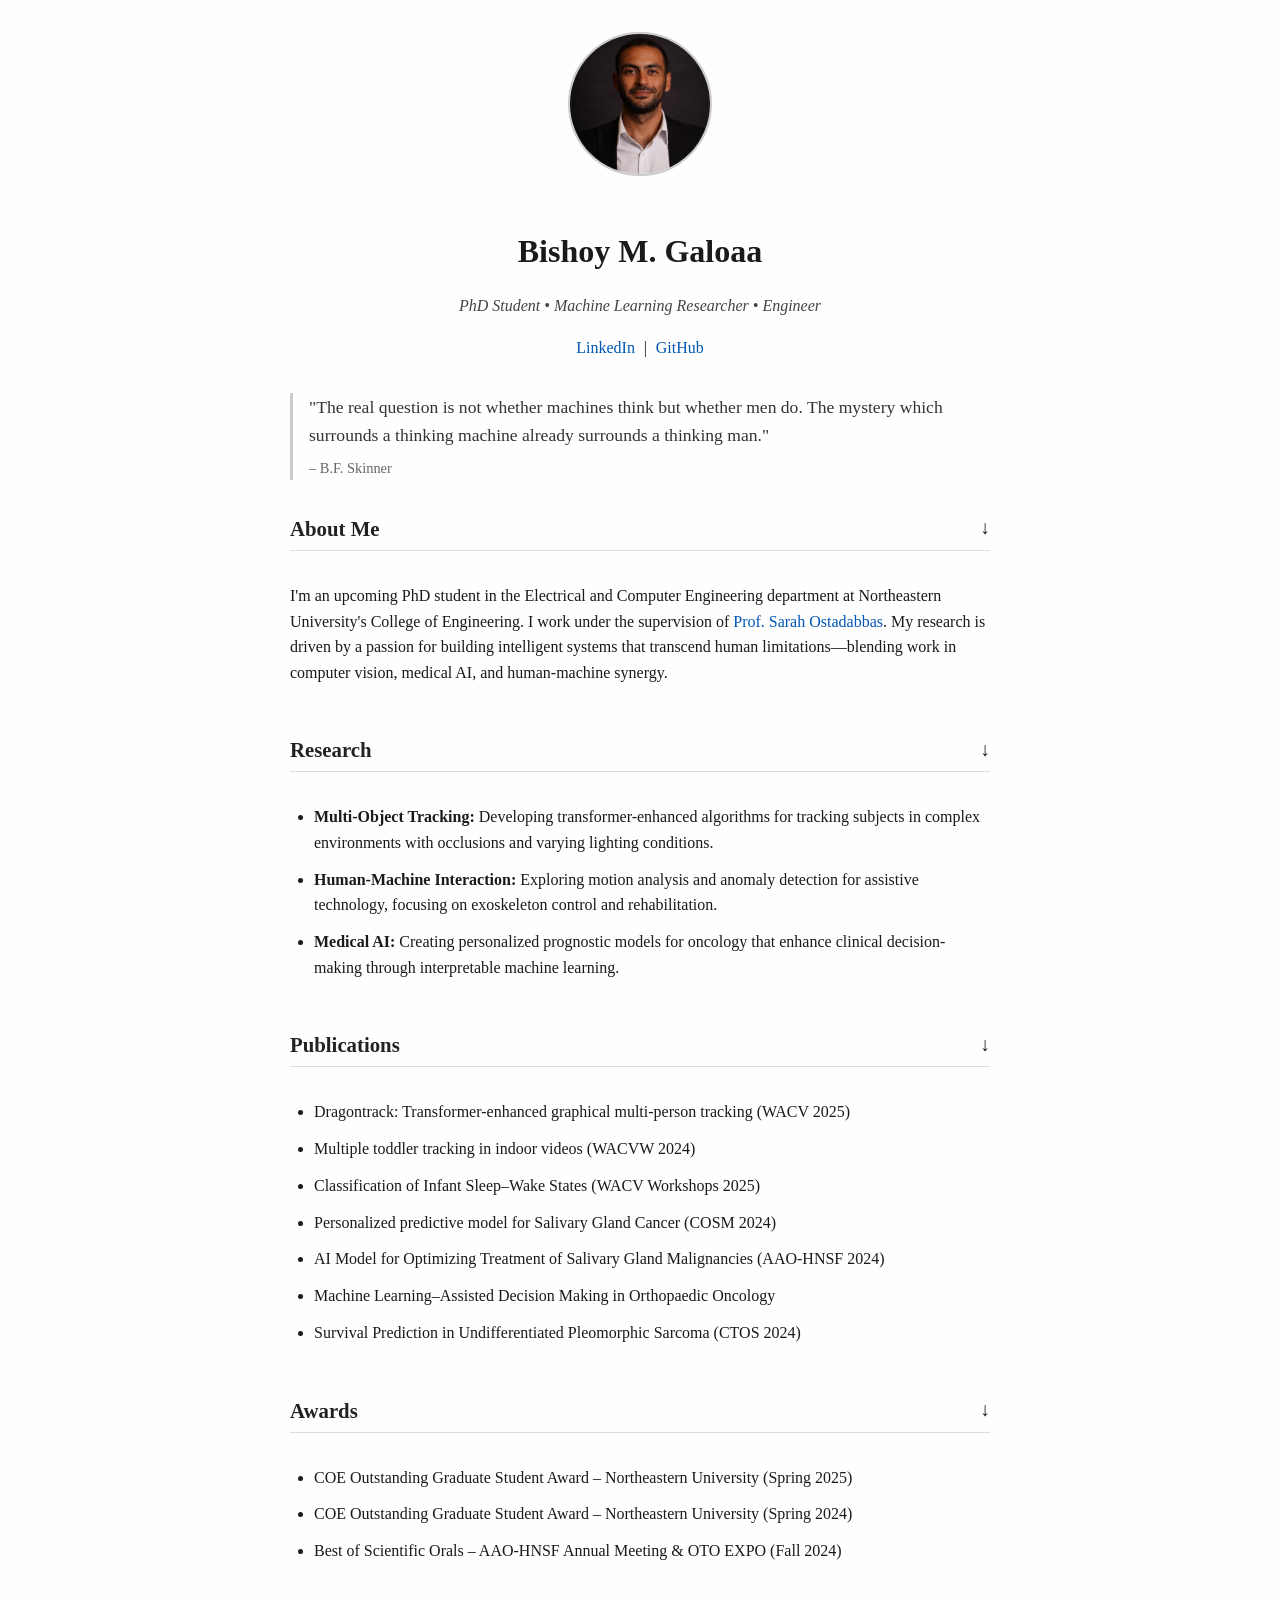
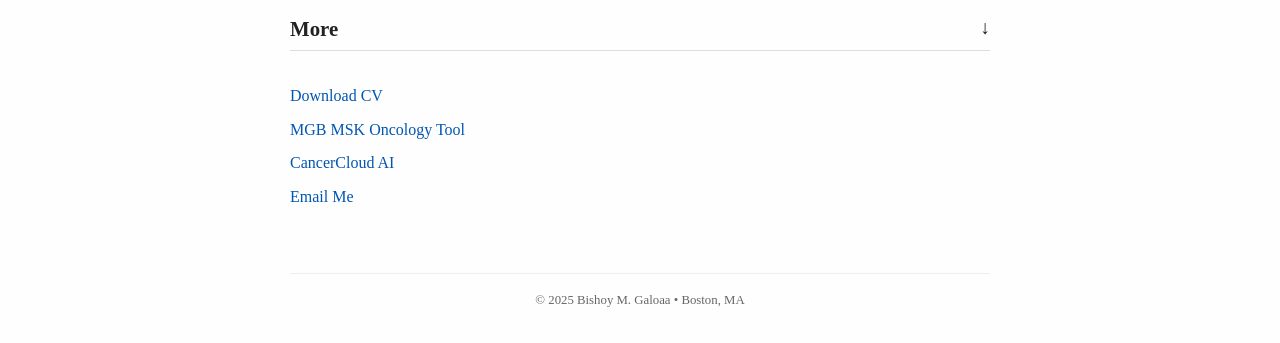
==== commit f42a0d19: "updated website" ====
--- a/root/index.html
+++ b/root/index.html
@@ -1,358 +1,356 @@
 <!DOCTYPE html>
 <html lang="en">
 <head>
-    <meta charset="UTF-8">
-    <meta name="viewport" content="width=device-width, initial-scale=1.0">
-    <title>Bishoy Galoaa | ML Researcher</title>
-    <style>
-        :root {
-            --bg: #ffffff;
-            --text: #24292e;
-            --secondary: #586069;
-            --accent: #0366d6;
-            --border: #e1e4e8;
-            --code-bg: #f6f8fa;
-            --light-bg: #fafbfc;
-        }
-        
-        * {
-            margin: 0;
-            padding: 0;
-            box-sizing: border-box;
-        }
-        
-        body {
-            font-family: -apple-system, BlinkMacSystemFont, 'Segoe UI', Helvetica, Arial, sans-serif;
-            line-height: 1.6;
-            color: var(--text);
-            background-color: var(--bg);
-            max-width: 800px;
-            margin: 0 auto;
-            padding: 2rem;
-        }
-        
-        a {
-            color: var(--accent);
-            text-decoration: none;
-        }
-        
-        a:hover {
-            text-decoration: underline;
-        }
-        
-        header {
-            margin-bottom: 3rem;
-            border-bottom: 1px solid var(--border);
-            padding-bottom: 1rem;
-        }
-        
-        nav {
-            display: flex;
-            justify-content: space-between;
-            align-items: center;
-        }
-        
-        .nav-links {
-            display: flex;
-            list-style: none;
-            gap: 1.5rem;
-        }
-        
-        .nav-links a {
-            color: var(--text);
-            font-weight: 500;
-        }
-        
-        .nav-links a:hover {
-            color: var(--accent);
-        }
-        
-        section {
-            margin-bottom: 4rem;
-        }
-        
-        h1, h2, h3 {
-            font-weight: 600;
-            margin-bottom: 1rem;
-        }
-        
-        h1 {
-            font-size: 2rem;
-        }
-        
-        h2 {
-            font-size: 1.5rem;
-            padding-bottom: 0.5rem;
-            border-bottom: 1px solid var(--border);
-            margin-top: 2rem;
-            margin-bottom: 1.5rem;
-        }
-        
-        h3 {
-            font-size: 1.25rem;
-            margin-top: 1.5rem;
-        }
-        
-        p, ul, ol {
-            margin-bottom: 1rem;
-        }
-        
-        ul, ol {
-            padding-left: 1.5rem;
-        }
-        
-        .poem {
-            font-family: Georgia, serif;
-            background-color: var(--light-bg);
-            padding: 2rem;
-            border-radius: 3px;
-            border-left: 4px solid var(--accent);
-            margin: 2rem 0;
-            line-height: 1.8;
-        }
-        
-        .poem p {
-            margin-bottom: 1.5rem;
-        }
-        
-        .title-meta {
-            color: var(--secondary);
-            margin-bottom: 1.5rem;
-        }
-        
-        .tags {
-            display: flex;
-            flex-wrap: wrap;
-            gap: 0.5rem;
-            margin: 1rem 0;
-        }
-        
-        .tag {
-            background-color: var(--code-bg);
-            padding: 0.3rem 0.6rem;
-            border-radius: 2rem;
-            font-size: 0.8rem;
-            color: var(--secondary);
-        }
-        
-        .publication {
-            padding: 1.5rem 0;
-            border-bottom: 1px solid var(--border);
-        }
-        
-        .publication:last-child {
-            border-bottom: none;
-        }
-        
-        .publication-meta {
-            color: var(--secondary);
-            font-size: 0.9rem;
-            margin-bottom: 0.5rem;
-        }
-        
-        .publication-links {
-            margin-top: 0.5rem;
-            display: flex;
-            gap: 1rem;
-        }
-        
-        .publication-links a {
-            font-size: 0.9rem;
-        }
-        
-        .grid {
-            display: grid;
-            grid-template-columns: repeat(auto-fill, minmax(250px, 1fr));
-            gap: 1.5rem;
-            margin-top: 1.5rem;
-        }
-        
-        .card {
-            background-color: var(--bg);
-            border: 1px solid var(--border);
-            border-radius: 3px;
-            overflow: hidden;
-            transition: box-shadow 0.2s ease;
-        }
-        
-        .card:hover {
-            box-shadow: 0 2px 8px rgba(0, 0, 0, 0.1);
-        }
-        
-        .card-content {
-            padding: 1rem;
-        }
-        
-        .card-title {
-            font-size: 1rem;
-            font-weight: 600;
-            margin-bottom: 0.5rem;
-        }
-        
-        footer {
-            margin-top: 4rem;
-            padding-top: 1.5rem;
-            border-top: 1px solid var(--border);
-            color: var(--secondary);
-            font-size: 0.9rem;
-            text-align: center;
-        }
-        
-        .social-links {
-            display: flex;
-            justify-content: center;
-            gap: 1rem;
-            margin-bottom: 1rem;
-        }
-        
-        @media (max-width: 768px) {
-            body {
-                padding: 1rem;
-            }
-            
-            .nav-links {
-                gap: 1rem;
-            }
-        }
-    </style>
+<meta charset="UTF-8">
+<meta name="viewport" content="width=device-width, initial-scale=1.0">
+<meta name="author" content="Bishoy M. Galoaa">
+<title>Bishoy Galoaa</title>
+<style>
+/* Minimalist style for Bishoy Galoaa's academic site */
+body {
+    font-family: 'Georgia', serif;
+    color: #1a1a1a;
+    background-color: #fefefe;
+    line-height: 1.6;
+    margin: 0;
+    padding: 0;
+}
+
+main {
+    max-width: 700px;
+    margin: 0 auto;
+    padding: 2rem 1.5rem;
+}
+
+.hero {
+    text-align: center;
+    margin-bottom: 2rem;
+}
+
+.profile {
+    width: 140px;
+    height: 140px;
+    object-fit: cover;
+    border-radius: 50%;
+    border: 2px solid #ccc;
+    margin-bottom: 1rem;
+}
+
+h1 {
+    font-size: 2rem;
+    margin-bottom: 0.3rem;
+}
+
+.tagline {
+    font-style: italic;
+    color: #444;
+}
+
+.social-links {
+    margin: 1rem 0;
+}
+
+.social-links a {
+    margin: 0 0.3rem;
+}
+
+.quote {
+    font-size: 1.1rem;
+    margin: 2rem 0;
+    padding-left: 1rem;
+    border-left: 3px solid #ccc;
+    color: #333;
+    font-family: 'Palatino Linotype', serif;
+}
+
+.quote span {
+    display: block;
+    font-size: 0.9rem;
+    color: #666;
+    margin-top: 0.5rem;
+}
+
+section {
+    margin-bottom: 2rem;
+}
+
+.section-header {
+    cursor: pointer;
+    display: flex;
+    justify-content: space-between;
+    align-items: center;
+    border-bottom: 1px solid #ddd;
+    padding-bottom: 0.3rem;
+    margin-bottom: 1rem;
+}
+
+h2 {
+    font-size: 1.3rem;
+    color: #222;
+    margin: 0;
+}
+
+.toggle-icon {
+    font-size: 1.2rem;
+    transition: transform 0.3s ease;
+}
+
+.collapsed .toggle-icon {
+    transform: rotate(-90deg);
+}
+
+.section-content {
+    transition: max-height 0.5s ease, opacity 0.3s ease;
+    max-height: 1000px;
+    opacity: 1;
+    overflow: hidden;
+}
+
+.collapsed .section-content {
+    max-height: 0;
+    opacity: 0;
+    margin-top: 0;
+    margin-bottom: 0;
+}
+
+ul {
+    list-style: disc;
+    padding-left: 1.5rem;
+}
+
+li {
+    margin-bottom: 0.7rem;
+}
+
+a {
+    color: #0056b3;
+    text-decoration: none;
+}
+
+a:hover {
+    text-decoration: underline;
+}
+
+.links ul {
+    list-style: none;
+    padding-left: 0;
+}
+
+.links li {
+    margin-bottom: 0.5rem;
+}
+
+footer {
+    text-align: center;
+    font-size: 0.8rem;
+    color: #666;
+    margin-top: 3rem;
+    padding-top: 1rem;
+    border-top: 1px solid #eee;
+}
+
+/* Enhanced interactive dropdown styles */
+.dropdown {
+    position: relative;
+    display: inline-block;
+    color: #0056b3;
+    border-bottom: 1px dotted #0056b3;
+    cursor: pointer;
+}
+
+.dropdown-text {
+    display: inline-block;
+    color: inherit;
+}
+
+.dropdown-content {
+    visibility: hidden;
+    position: absolute;
+    background-color: white;
+    min-width: 180px;
+    box-shadow: 0px 4px 12px rgba(0,0,0,0.15);
+    border-radius: 6px;
+    padding: 0;
+    z-index: 1;
+    opacity: 0;
+    transform: translateY(10px);
+    transition: opacity 0.3s, transform 0.3s;
+    left: 50%;
+    margin-left: -90px; /* Half of the min-width */
+    top: 100%;
+    margin-top: 8px;
+    overflow: hidden;
+}
+
+.dropdown-content:before {
+    content: '';
+    position: absolute;
+    top: -8px;
+    left: 50%;
+    margin-left: -8px;
+    width: 0;
+    height: 0;
+    border-left: 8px solid transparent;
+    border-right: 8px solid transparent;
+    border-bottom: 8px solid white;
+}
+
+.dropdown-content.active {
+    visibility: visible;
+    opacity: 1;
+    transform: translateY(0);
+}
+
+.dropdown-content a {
+    color: #0056b3;
+    padding: 12px 16px;
+    text-decoration: none;
+    display: block;
+    text-align: left;
+    border-bottom: 1px solid #f2f2f2;
+    transition: background-color 0.2s;
+}
+
+.dropdown-content a:last-child {
+    border-bottom: none;
+}
+
+.dropdown-content a:hover {
+    background-color: #f5f8fa;
+    text-decoration: none;
+}
+
+.dropdown-content a i {
+    margin-right: 8px;
+    opacity: 0.7;
+}
+</style>
 </head>
 <body>
-    <header>
-        <nav>
-            <h1>Bishoy Galoaa</h1>
-            <ul class="nav-links">
-                <li><a href="#about">About</a></li>
-                <li><a href="#research">Research</a></li>
-                <li><a href="#publications">Publications</a></li>
-                <li><a href="#experience">Experience</a></li>
-                <li><a href="#contact">Contact</a></li>
+<main>
+    <section class="hero">
+        <img src="../resources/1727639612700.jpeg" alt="Bishoy Galoaa" class="profile">
+        <h1>Bishoy M. Galoaa</h1>
+        <p class="tagline">PhD Student • Machine Learning Researcher • Engineer</p>
+        <div class="social-links">
+            <a href="https://www.linkedin.com/in/bishoy-galoaa-153668149/" target="_blank">LinkedIn</a> |
+            <a href="https://github.com/bishoymoussa" target="_blank">GitHub</a>
+        </div>
+    </section>
+    
+    <blockquote class="quote">
+        "The real question is not whether machines think but whether men do. The mystery which surrounds a thinking machine already surrounds a thinking man."<br>
+        <span>– B.F. Skinner</span>
+    </blockquote>
+    
+    <section>
+        <div class="section-header" onclick="toggleSection(this.parentNode)">
+            <h2>About Me</h2>
+            <span class="toggle-icon">↓</span>
+        </div>
+        <div class="section-content">
+            <p>I'm an upcoming PhD student in the Electrical and Computer Engineering department at Northeastern University's College of Engineering. I work under the supervision of <a href="https://coe.northeastern.edu/people/ostadabbas-sarah/" target="_blank">Prof. Sarah Ostadabbas</a>. My research is driven by a passion for building intelligent systems that transcend human limitations—blending work in computer vision, medical AI, and human-machine synergy.</p>
+        </div>
+    </section>
+    
+    <section>
+        <div class="section-header" onclick="toggleSection(this.parentNode)">
+            <h2>Research</h2>
+            <span class="toggle-icon">↓</span>
+        </div>
+        <div class="section-content">
+            <ul>
+                <li><strong>Multi-Object Tracking:</strong> Developing transformer-enhanced algorithms for tracking subjects in complex environments with occlusions and varying lighting conditions.</li>
+                <li><strong>Human-Machine Interaction:</strong> Exploring motion analysis and anomaly detection for assistive technology, focusing on exoskeleton control and rehabilitation.</li>
+                <li><strong>Medical AI:</strong> Creating personalized prognostic models for oncology that enhance clinical decision-making through interpretable machine learning.</li>
             </ul>
-        </nav>
-        <div class="title-meta">
-            <p>Machine Learning Researcher at Northeastern University</p>
-        </div>
-    </header>
-    
-    <section id="about">
-        <div class="poem">
-            <p>Between digits and neurons,<br>
-            We stand at the precipice of being,<br>
-            Algorithmic thoughts coursing through silicon veins,<br>
-            While carbon minds expand beyond their bounds.</p>
+        </div>
+    </section>
+    
+    <section>
+        <div class="section-header" onclick="toggleSection(this.parentNode)">
+            <h2>Publications</h2>
+            <span class="toggle-icon">↓</span>
+        </div>
+        <div class="section-content">
+            <ul>
+                <li>Dragontrack: Transformer-enhanced graphical multi-person tracking (WACV 2025)</li>
+                <li>Multiple toddler tracking in indoor videos (WACVW 2024)</li>
+                <li>Classification of Infant Sleep–Wake States (WACV Workshops 2025)</li>
+                <li>Personalized predictive model for Salivary Gland Cancer (COSM 2024)</li>
+                <li>AI Model for Optimizing Treatment of Salivary Gland Malignancies (AAO-HNSF 2024)</li>
+                <li>Machine Learning–Assisted Decision Making in Orthopaedic Oncology</li>
+                <li>Survival Prediction in Undifferentiated Pleomorphic Sarcoma (CTOS 2024)</li>
+            </ul>
+        </div>
+    </section>
+    
+    <section>
+        <div class="section-header" onclick="toggleSection(this.parentNode)">
+            <h2>Awards</h2>
+            <span class="toggle-icon">↓</span>
+        </div>
+        <div class="section-content">
+            <ul>
+                <li>COE Outstanding Graduate Student Award – Northeastern University (Spring 2025)</li>
+                <li>COE Outstanding Graduate Student Award – Northeastern University (Spring 2024)</li>
+                <li>Best of Scientific Orals – AAO-HNSF Annual Meeting & OTO EXPO (Fall 2024)</li>
+            </ul>
+        </div>
+    </section>
+    
+    <section class="links">
+        <div class="section-header" onclick="toggleSection(this.parentNode)">
+            <h2>More</h2>
+            <span class="toggle-icon">↓</span>
+        </div>
+        <div class="section-content">
+            <ul>
+                <li><a href="../resources/CV_Bishoy_Galoaa_2025.pdf">Download CV</a></li>
+                <li><a href="https://www.mgbmskoncology.org/" target="_blank">MGB MSK Oncology Tool</a></li>
+                <li><a href="https://cancercloudai.org/" target="_blank">CancerCloud AI</a></li>
+                <li><a href="mailto:galoaa.b@northeastern.edu">Email Me</a></li>
+            </ul>
+        </div>
+    </section>
+    
+    <footer>
+        &copy; 2025 Bishoy M. Galoaa • Boston, MA
+    </footer>
+</main>
+
+<script>
+    // Function to toggle section collapse
+    function toggleSection(section) {
+        section.classList.toggle('collapsed');
+    }
+    
+    // Set up the Professor dropdown with click functionality
+    document.addEventListener('DOMContentLoaded', function() {
+        // Get the dropdown element
+        const professorDropdown = document.getElementById('professor-dropdown');
+        const professorDropdownContent = professorDropdown.querySelector('.dropdown-content');
+        
+        // Add click event to the dropdown
+        professorDropdown.addEventListener('click', function(event) {
+            // Stop event from bubbling up to parent elements
+            event.stopPropagation();
             
-            <p>In this liminal space of transformation,<br>
-            We teach machines to see with our eyes,<br>
-            To track movement, to understand gesture,<br>
-            To comprehend the dance of existence.</p>
-            
-            <p>Yet what we truly seek<br>
-            Is not to build mirrors of ourselves,<br>
-            But to transcend our limitations,<br>
-            Through the mathematics of consciousness.</p>
-            
-            <p>In each line of code, a question posed<br>
-            In each model trained, a fragment of answer<br>
-            As we move beyond human constraints,<br>
-            Into the quantum possibilities of tomorrow.</p>
-        </div>
+            // Toggle active class on dropdown content
+            professorDropdownContent.classList.toggle('active');
+        });
         
-        <p>I'm a Machine Learning researcher specializing in Computer Vision and Multi-Object Tracking at Northeastern University. My work focuses on transformer-enhanced tracking algorithms for complex scenarios, combining deep learning with graph-based approaches.</p>
+        // Make sure clicking links in the dropdown doesn't close sections
+        professorDropdownContent.addEventListener('click', function(event) {
+            // Stop propagation to prevent section toggle
+            event.stopPropagation();
+        });
         
-        <div class="tags">
-            <span class="tag">Computer Vision</span>
-            <span class="tag">Multi-Object Tracking</span>
-            <span class="tag">Deep Learning</span>
-            <span class="tag">Medical AI</span>
-            <span class="tag">Graph Neural Networks</span>
-            <span class="tag">Transformers</span>
-        </div>
-    </section>
-    
-    <section id="research">
-        <h2>Research</h2>
-        <p>My research centers on improving multi-object tracking in complex scenarios, developing algorithms that can handle occlusions, varying lighting conditions, and multiple camera views. This work has applications in healthcare, security, and human-computer interaction.</p>
-        
-        <h3>Research Areas</h3>
-        <ul>
-            <li>Transformer-enhanced graphical multi-person tracking</li>
-            <li>Multiple toddler tracking in indoor videos</li>
-            <li>Classification of infant sleep-wake states from video data</li>
-            <li>Machine learning models for cancer prediction</li>
-            <li>Motion analysis for exoskeleton control</li>
-        </ul>
-    </section>
-    
-    <section id="publications">
-        <h2>Publications</h2>
-        
-        <div class="publication">
-            <h3>Dragontrack: Transformer-enhanced graphical multi-person tracking for complex scenarios</h3>
-            <div class="publication-meta">B. Galoaa, S. Amraee, and S. Ostadabbas | WACV 2025</div>
-            <p>A novel approach for multi-person tracking using transformer architecture combined with graphical models to handle complex scenarios.</p>
-            <div class="publication-links">
-                <a href="#">PDF</a>
-                <a href="#">Code</a>
-                <a href="#">Project</a>
-            </div>
-        </div>
-        
-        <div class="publication">
-            <h3>Multiple toddler tracking in indoor videos</h3>
-            <div class="publication-meta">S. Amraee, B. Galoaa, et al. | WACVW 2024</div>
-            <p>A specialized tracking system for monitoring multiple toddlers in indoor environments.</p>
-            <div class="publication-links">
-                <a href="#">PDF</a>
-                <a href="#">Code</a>
-            </div>
-        </div>
-        
-        <div class="publication">
-            <h3>Classification of Infant Sleep-Wake States from Natural Overnight In-Crib Sleep Videos</h3>
-            <div class="publication-meta">Moezzi, S., Wan, M., et al. (incl. B. Galoaa) | WACVW 2025</div>
-            <p>Automated classification system for infant sleep states using computer vision techniques.</p>
-            <div class="publication-links">
-                <a href="#">PDF</a>
-            </div>
-        </div>
-    </section>
-    
-    <section id="experience">
-        <h2>Experience</h2>
-        
-        <div class="publication">
-            <h3>Graduate Research Assistant</h3>
-            <div class="publication-meta">ACLab, Northeastern University | September 2023 - Present</div>
-            <p>Conducting research on multi-subject tracking using single and multi-camera setups under Prof. Sarah Ostadabbas.</p>
-        </div>
-        
-        <div class="publication">
-            <h3>Course Development Assistant</h3>
-            <div class="publication-meta">Northeastern University | January 2025 - Present</div>
-            <p>Developing "Machine Learning for Small Datasets" course content for Coursera platform.</p>
-        </div>
-        
-        <div class="publication">
-            <h3>Computer Vision Researcher Co-op</h3>
-            <div class="publication-meta">ACLab, Northeastern University | July 2024 - December 2024</div>
-            <p>Implemented multi-camera multi-object tracking algorithms for various environments.</p>
-        </div>
-    </section>
-    
-    <section id="contact">
-        <h2>Contact</h2>
-        <p>Email: <a href="mailto:galoaa.b@northeastern.edu">galoaa.b@northeastern.edu</a></p>
-        <p>Address: 309 Beacon St., Boston, MA 02116</p>
-        <p>Phone: <a href="tel:+13158637878">315-863-7878</a></p>
-    </section>
-    
-    <footer>
-        <div class="social-links">
-            <a href="#">GitHub</a>
-            <a href="#">LinkedIn</a>
-            <a href="#">Google Scholar</a>
-            <a href="#">Twitter</a>
-        </div>
-        <p>&copy; 2025 Bishoy M. Galoaa</p>
-    </footer>
+        // Close dropdown when clicking elsewhere on the page
+        document.addEventListener('click', function() {
+            professorDropdownContent.classList.remove('active');
+        });
+    });
+</script>
 </body>
 </html>
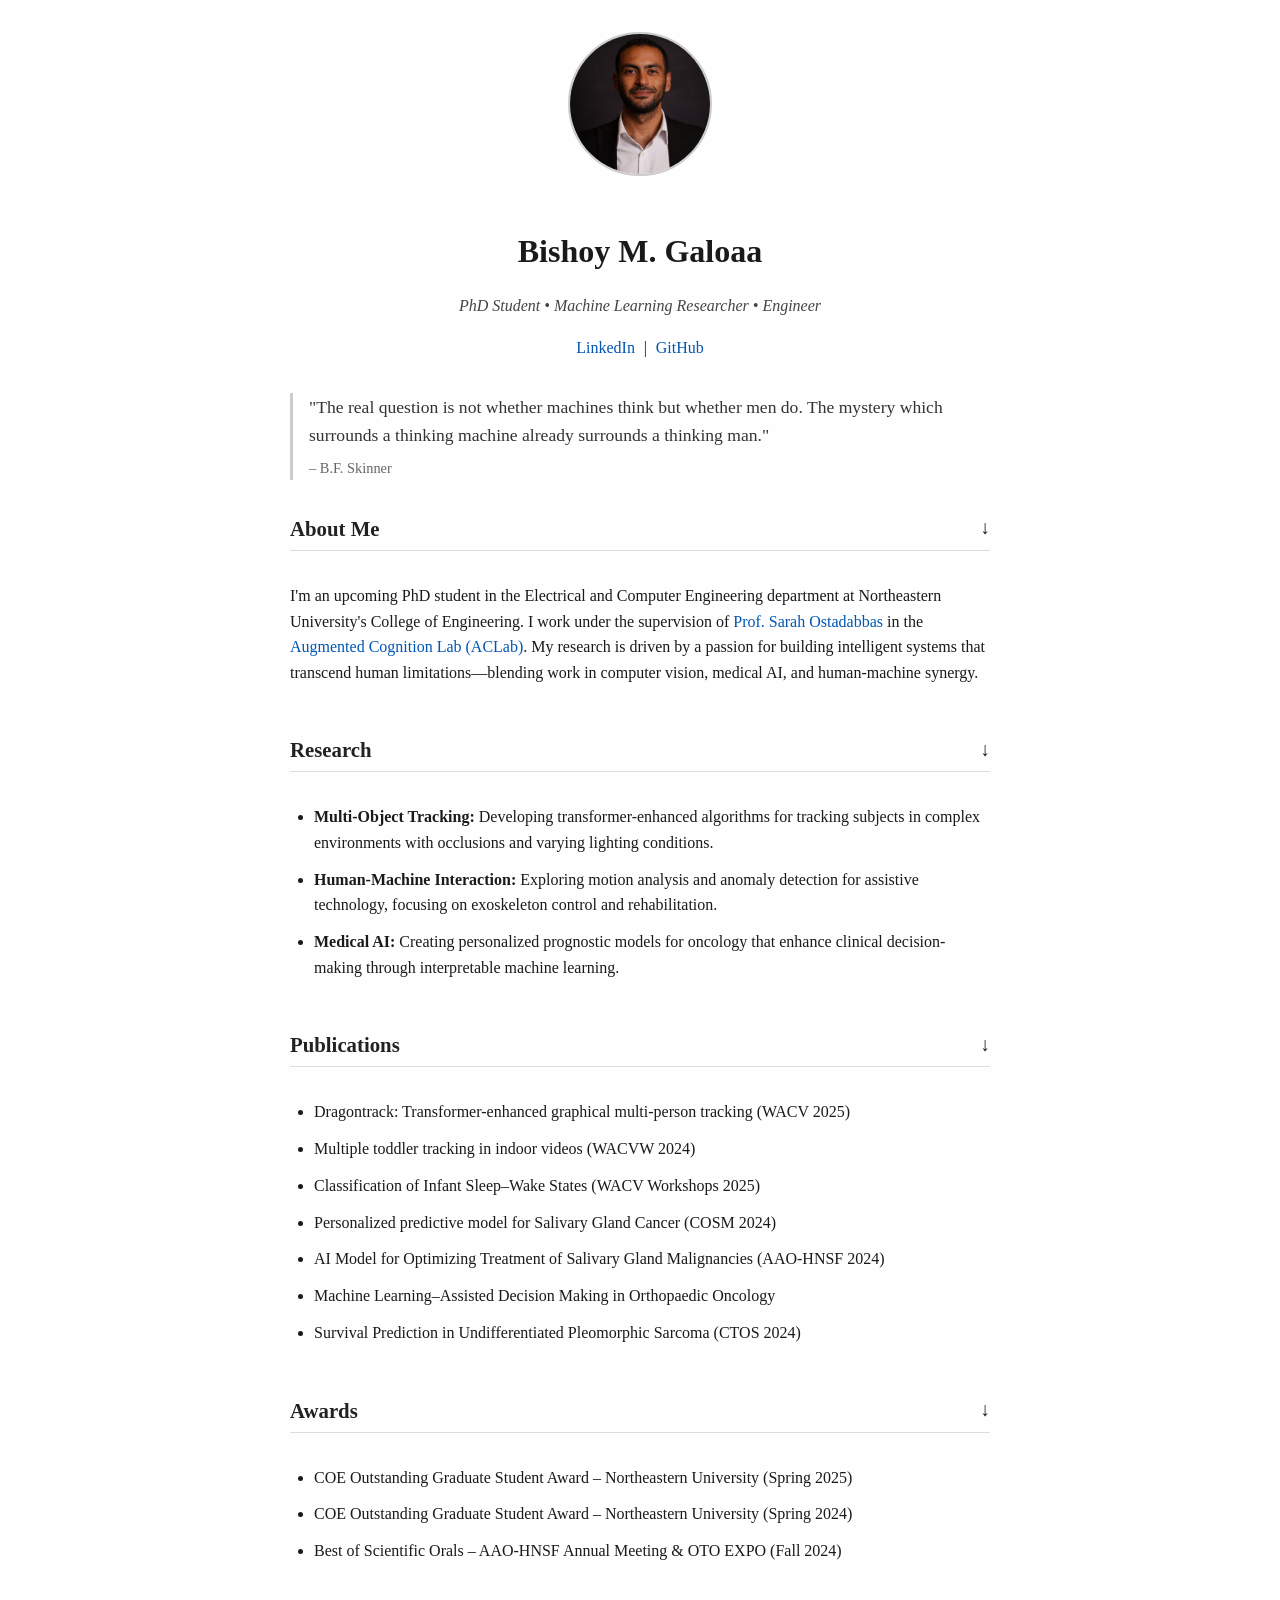
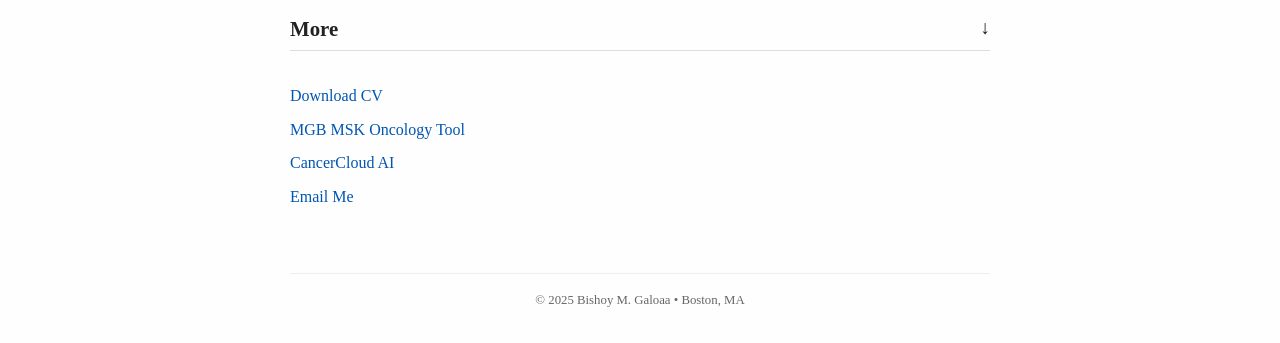
==== commit cfb2199d: "updated website" ====
--- a/root/index.html
+++ b/root/index.html
@@ -249,7 +249,7 @@
             <span class="toggle-icon">↓</span>
         </div>
         <div class="section-content">
-            <p>I'm an upcoming PhD student in the Electrical and Computer Engineering department at Northeastern University's College of Engineering. I work under the supervision of <a href="https://coe.northeastern.edu/people/ostadabbas-sarah/" target="_blank">Prof. Sarah Ostadabbas</a>. My research is driven by a passion for building intelligent systems that transcend human limitations—blending work in computer vision, medical AI, and human-machine synergy.</p>
+            <p>I'm an upcoming PhD student in the Electrical and Computer Engineering department at Northeastern University's College of Engineering. I work under the supervision of <a href="https://coe.northeastern.edu/people/ostadabbas-sarah/" target="_blank">Prof. Sarah Ostadabbas</a> in the <a href="https://ostadabbas.sites.northeastern.edu/" target="_blank">Augmented Cognition Lab (ACLab)</a>. My research is driven by a passion for building intelligent systems that transcend human limitations—blending work in computer vision, medical AI, and human-machine synergy.</p>
         </div>
     </section>
     
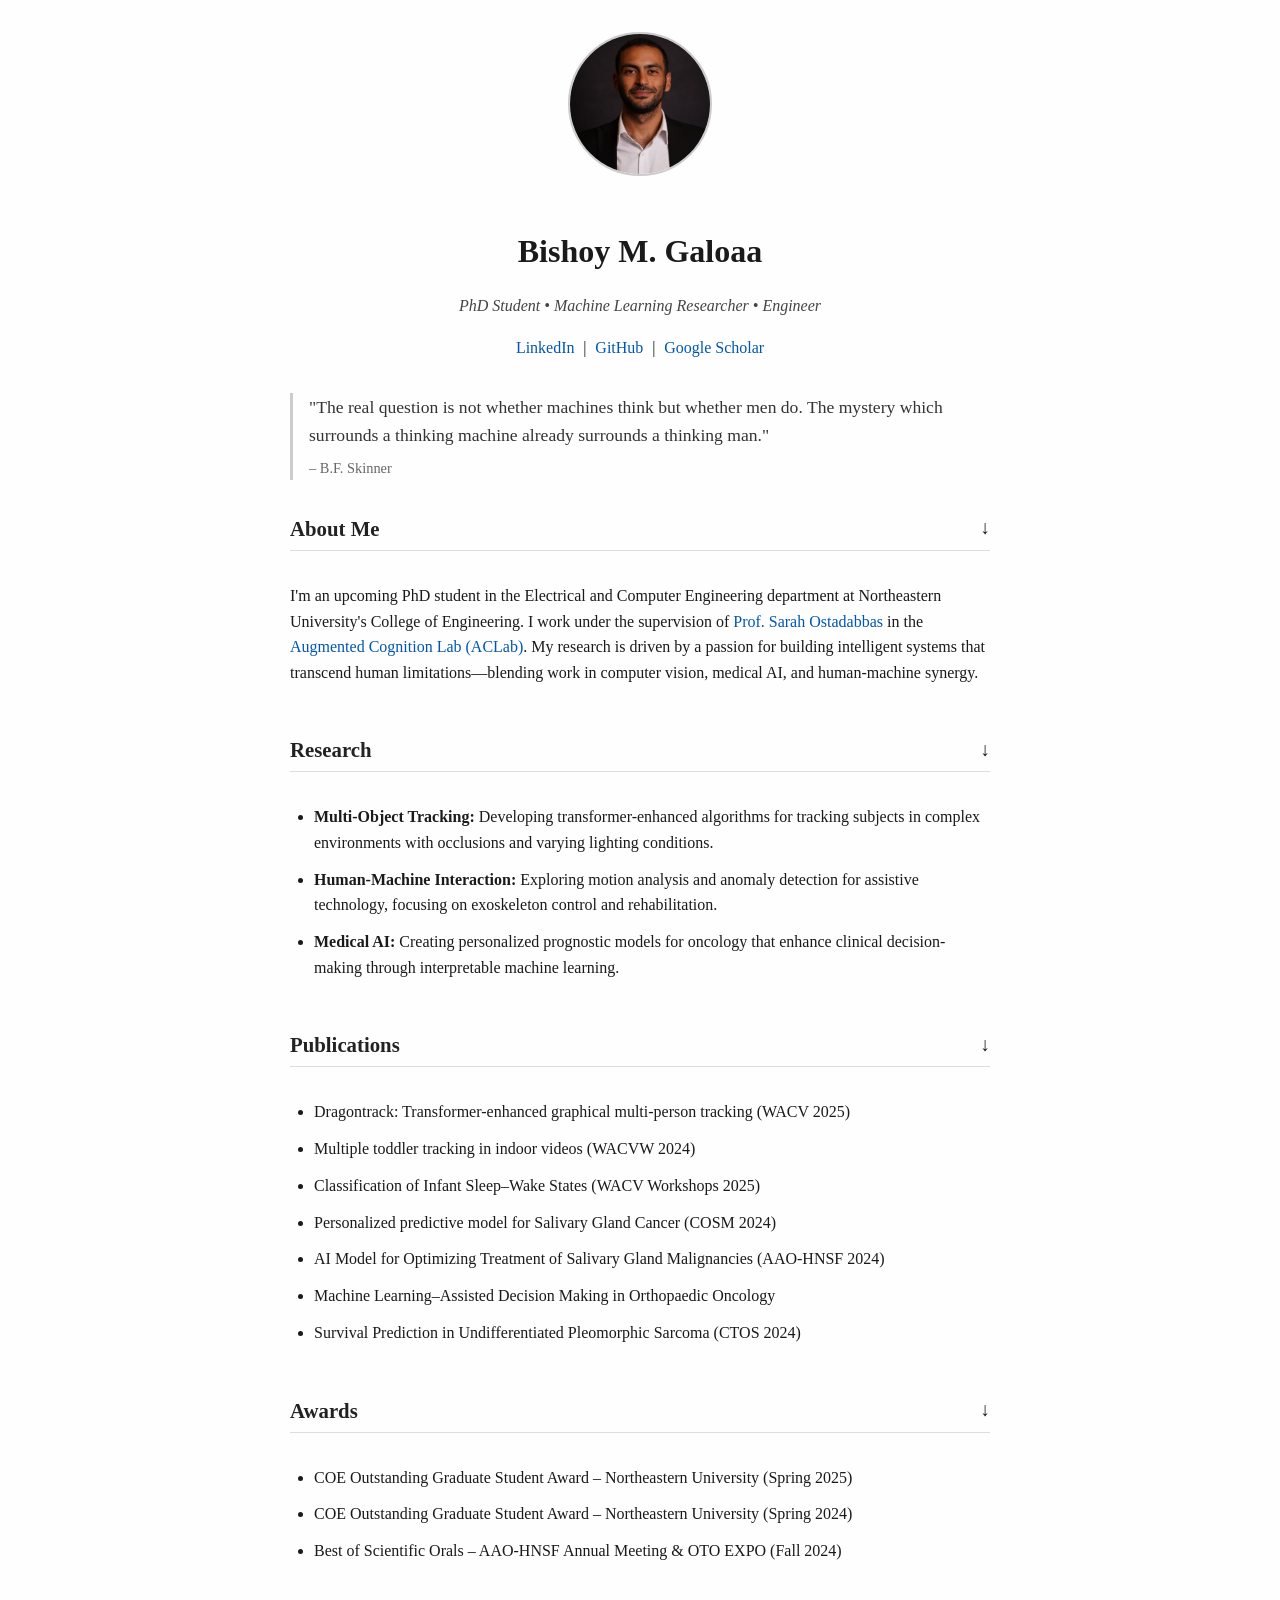
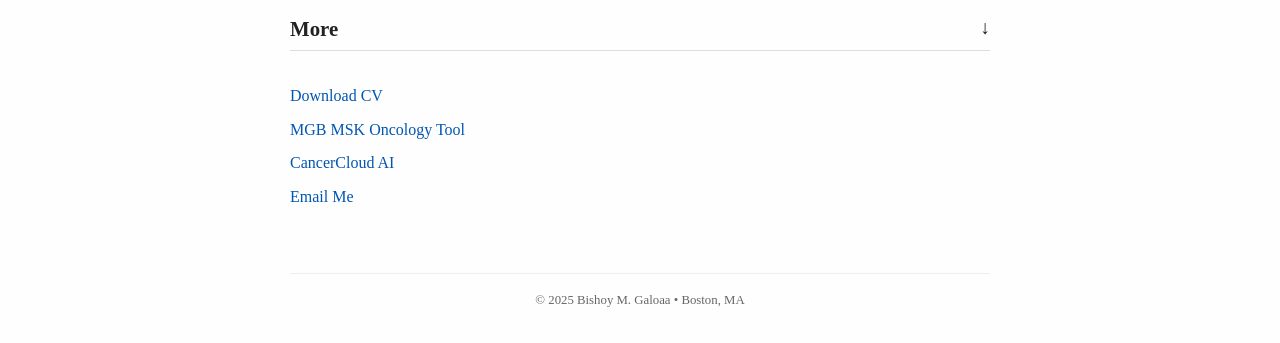
==== commit 5dd98a48: "Add Google Scholar link to social links" ====
--- a/root/index.html
+++ b/root/index.html
@@ -234,7 +234,8 @@
         <p class="tagline">PhD Student • Machine Learning Researcher • Engineer</p>
         <div class="social-links">
             <a href="https://www.linkedin.com/in/bishoy-galoaa-153668149/" target="_blank">LinkedIn</a> |
-            <a href="https://github.com/bishoymoussa" target="_blank">GitHub</a>
+            <a href="https://github.com/bishoymoussa" target="_blank">GitHub</a> |
+            <a href="https://scholar.google.com/citations?user=tuwQ2GgAAAAJ&hl=en" target="_blank">Google Scholar</a>
         </div>
     </section>
     
